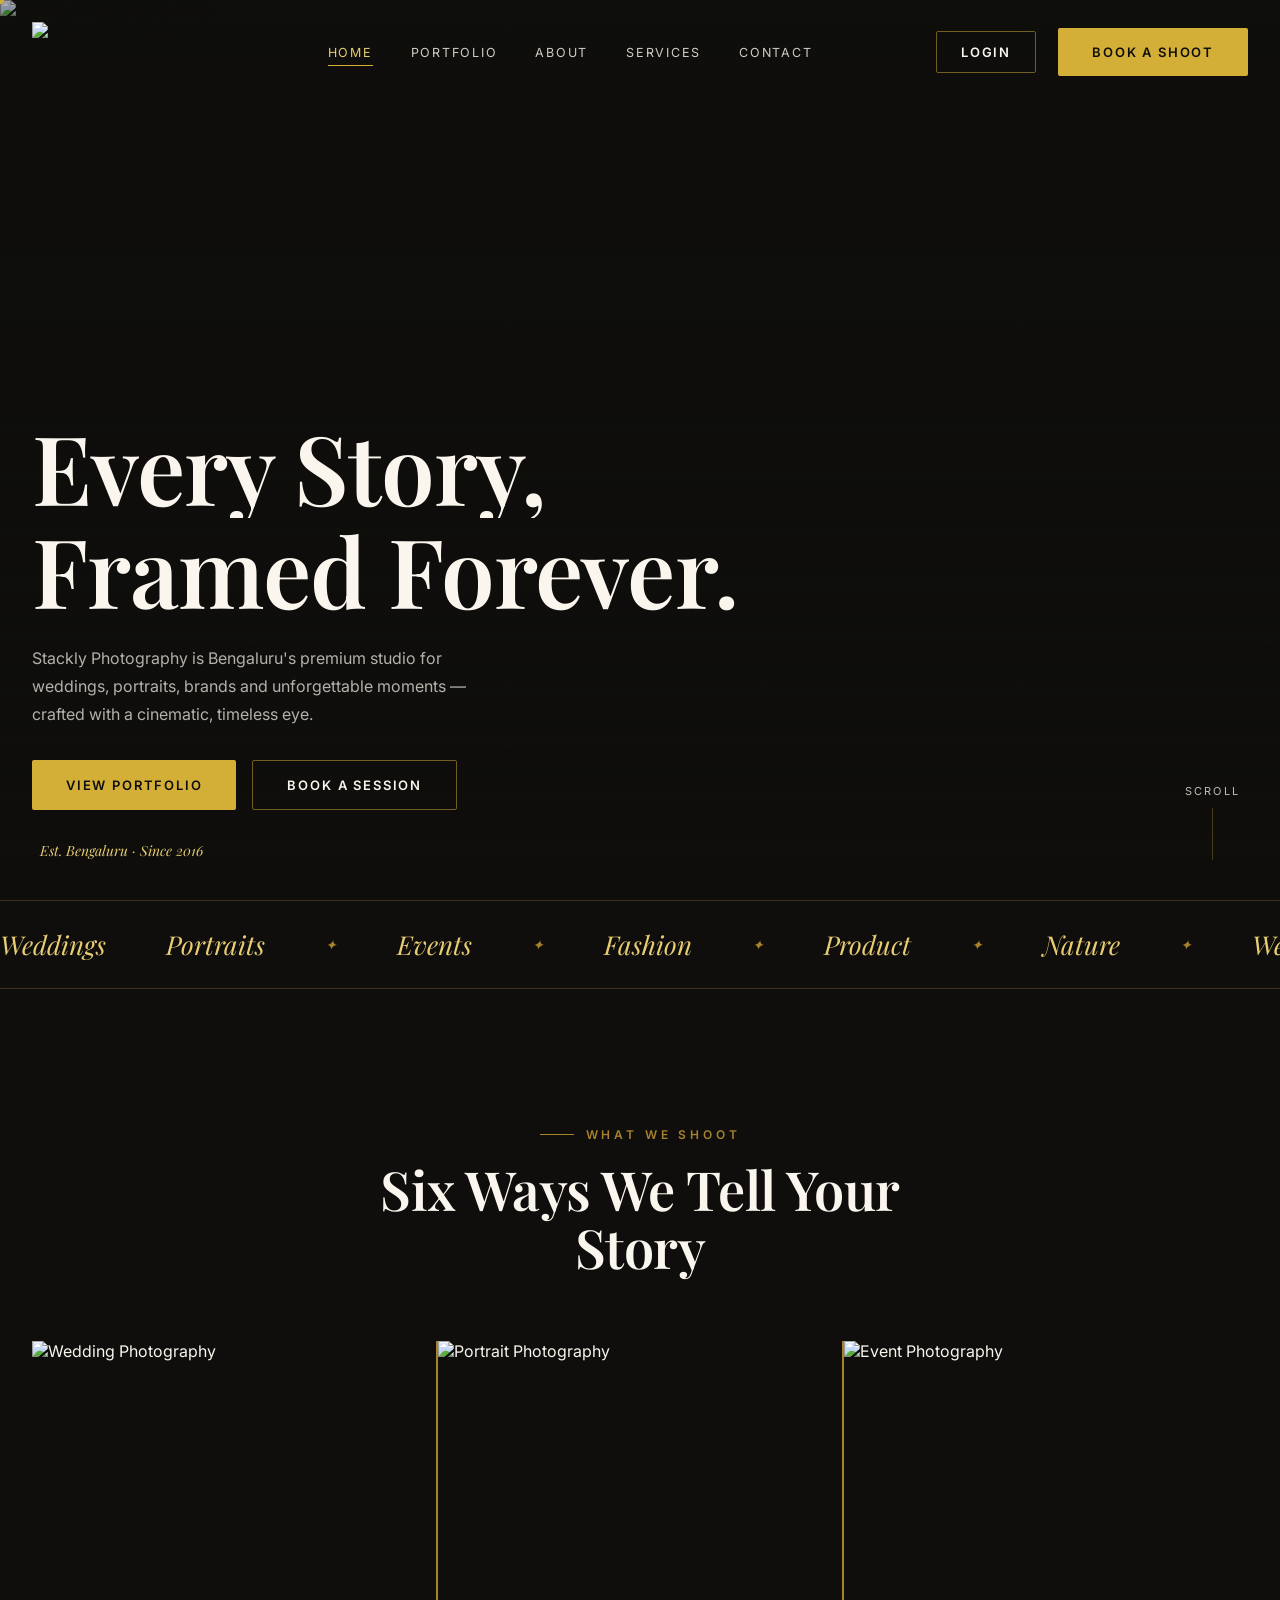
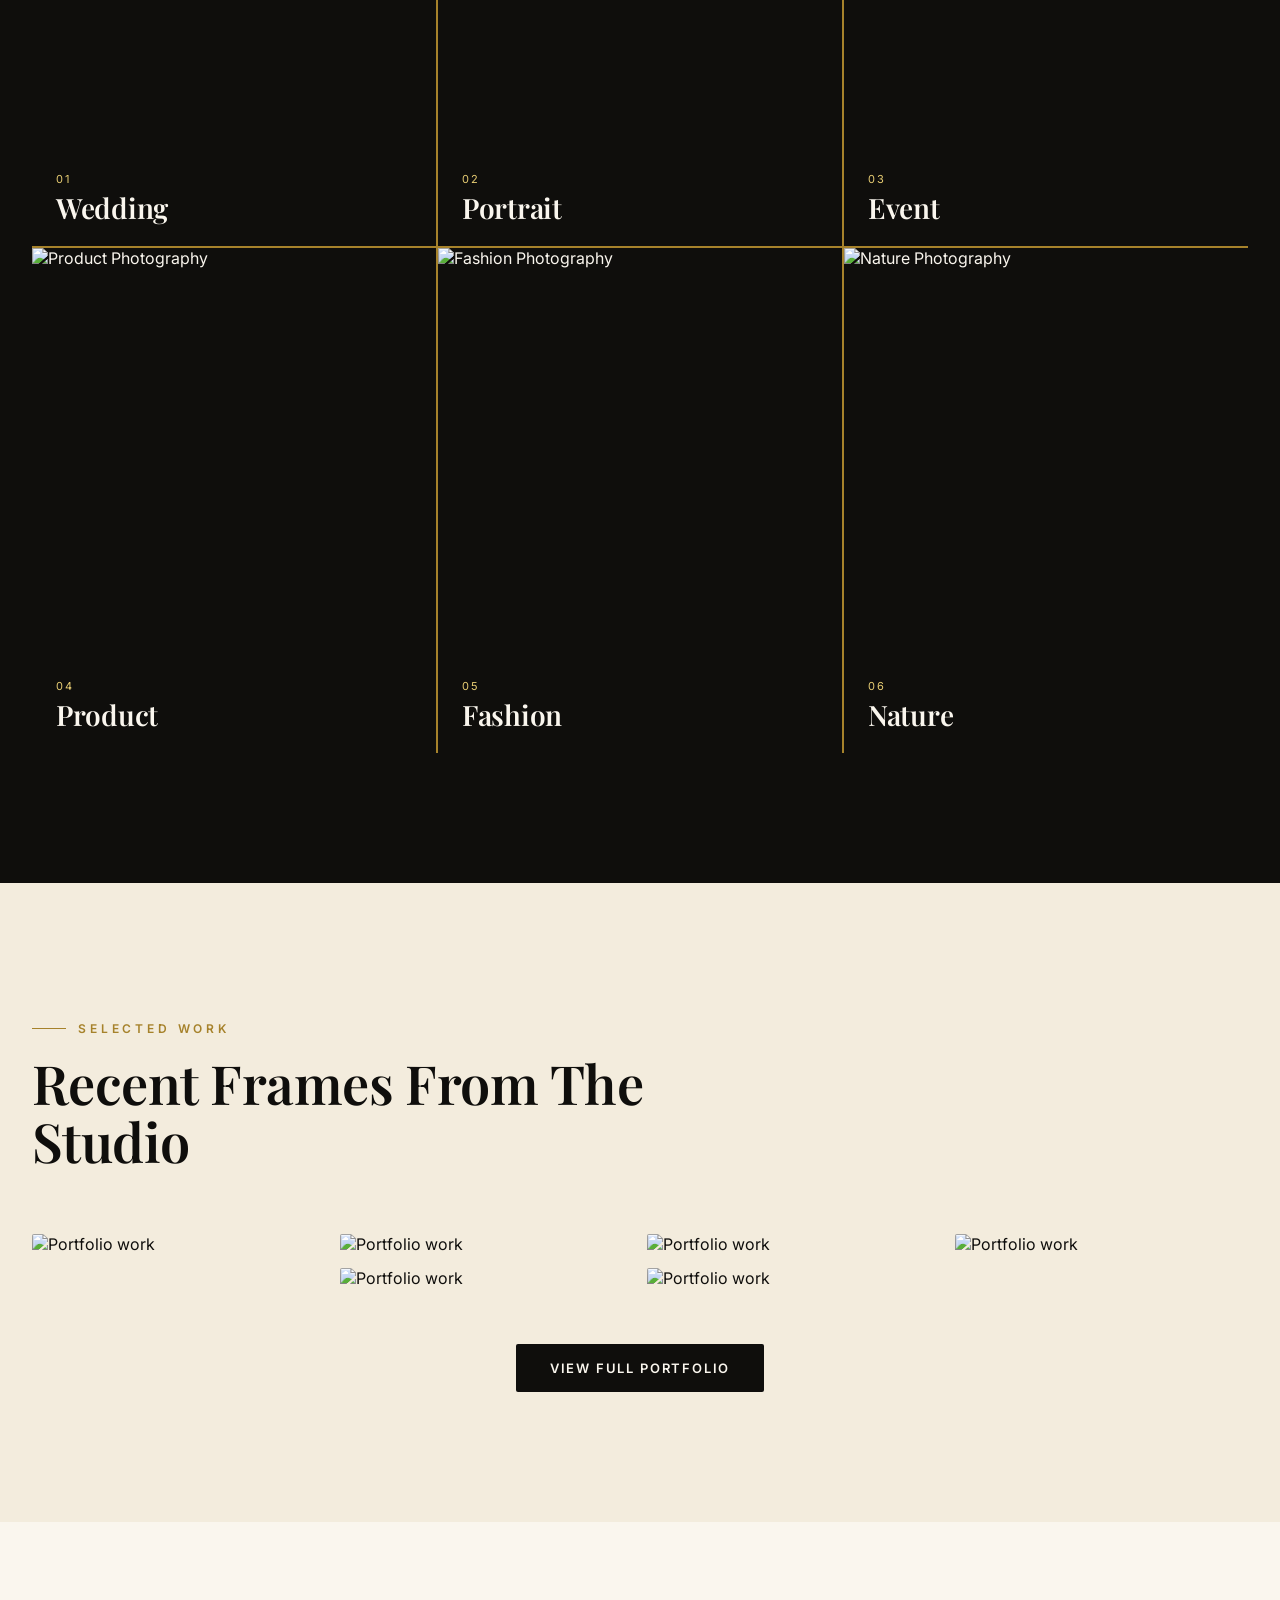
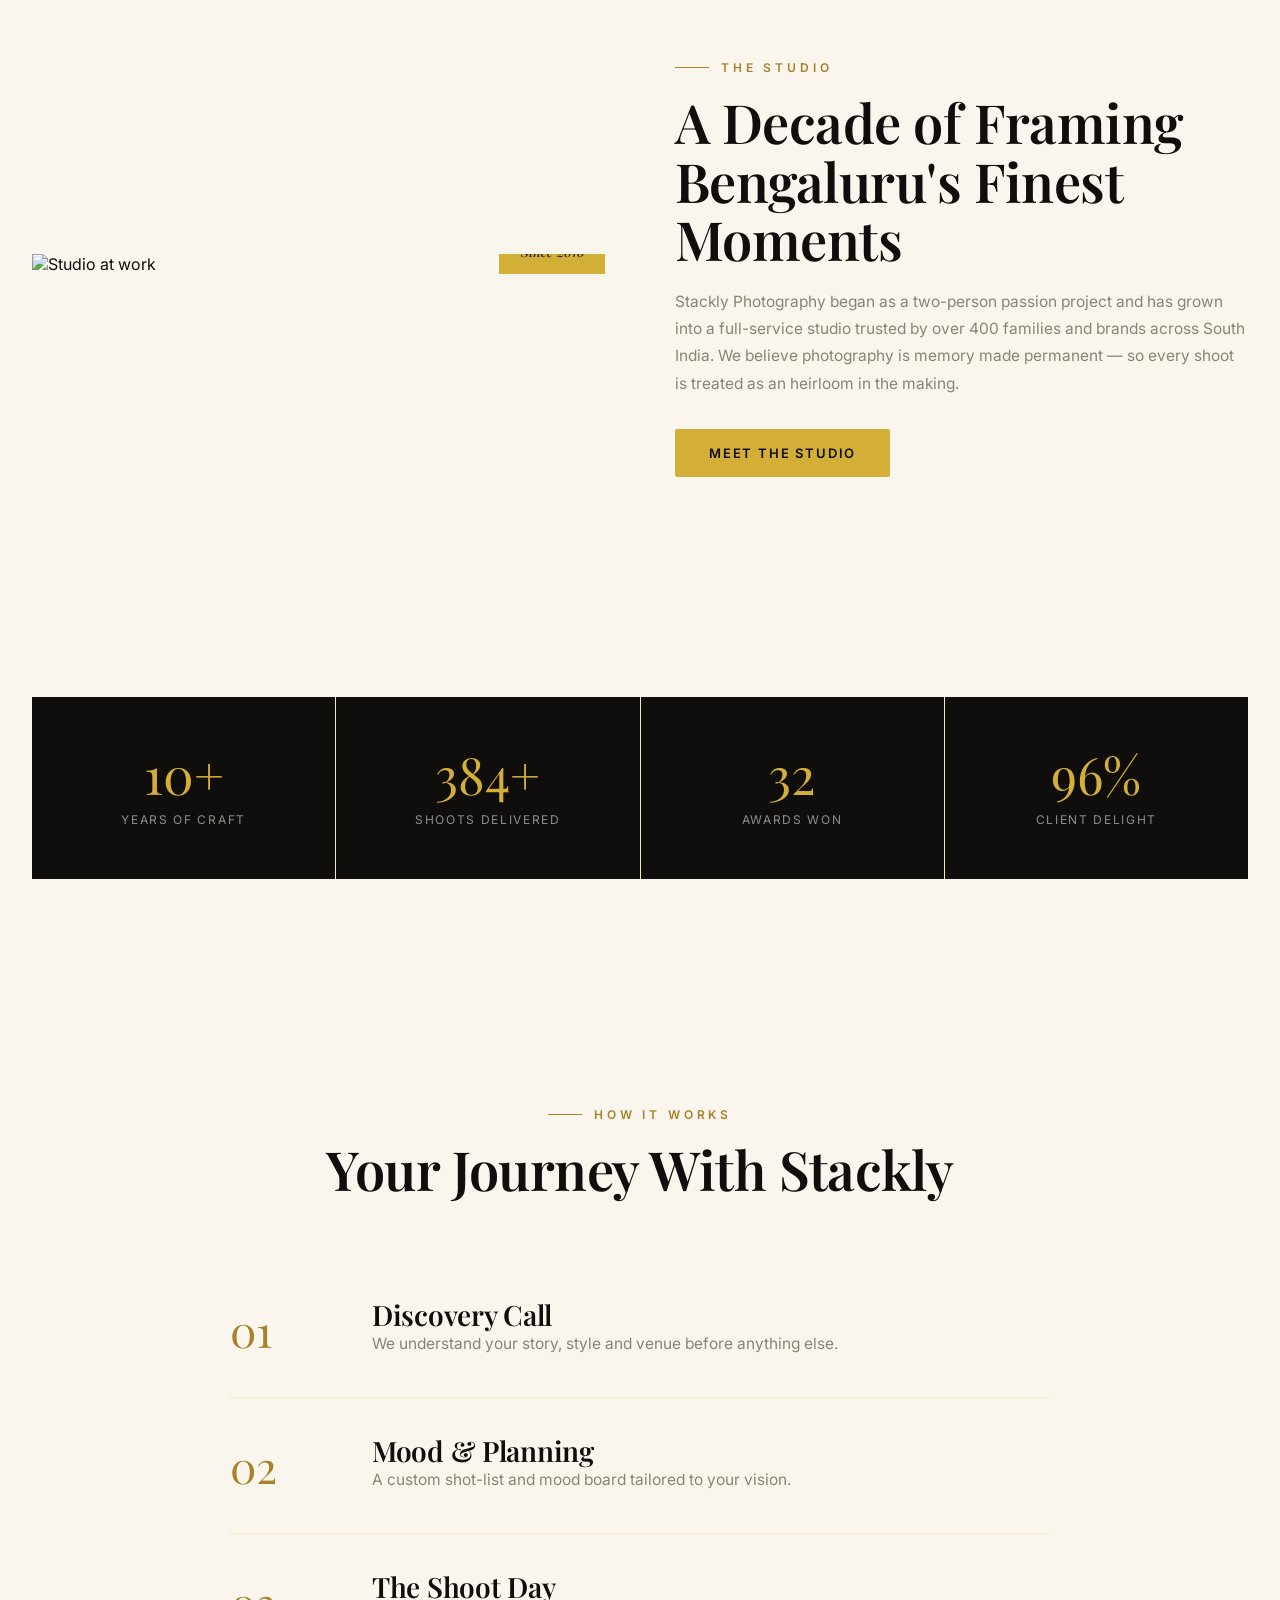
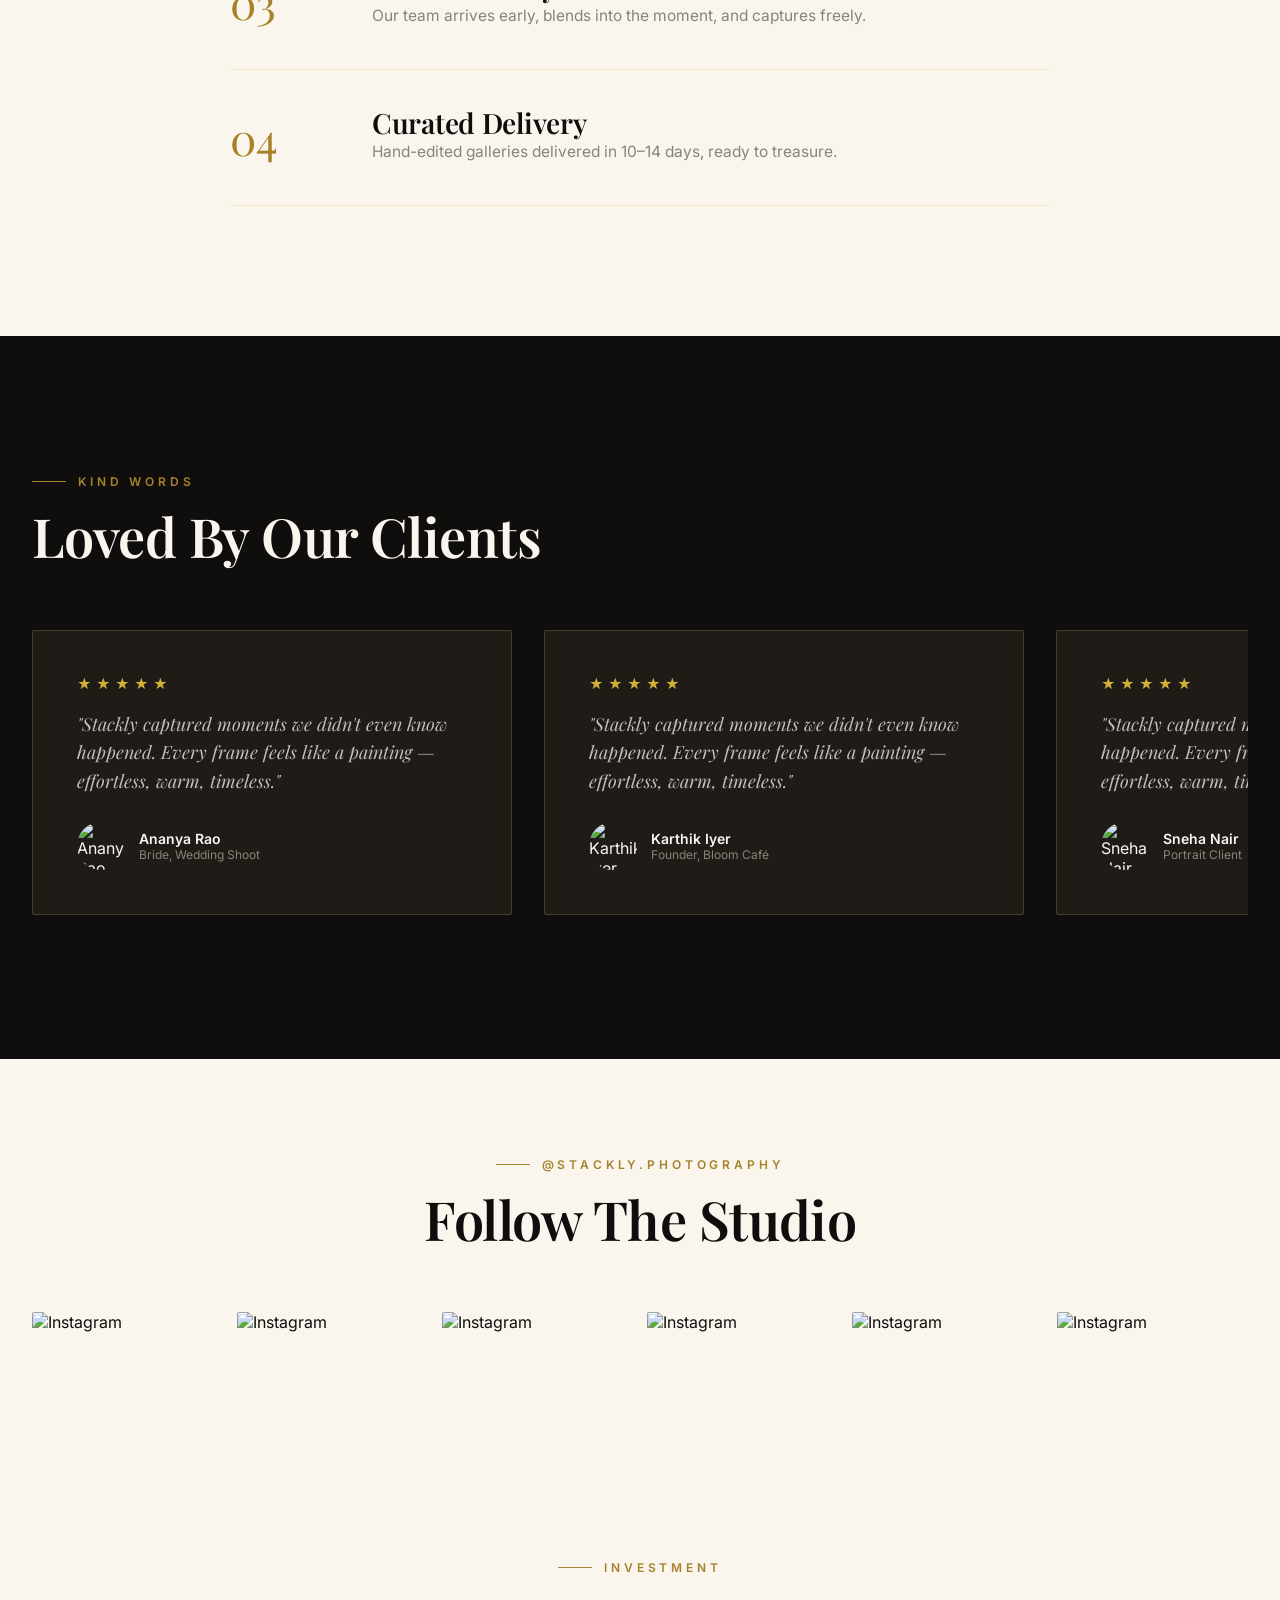
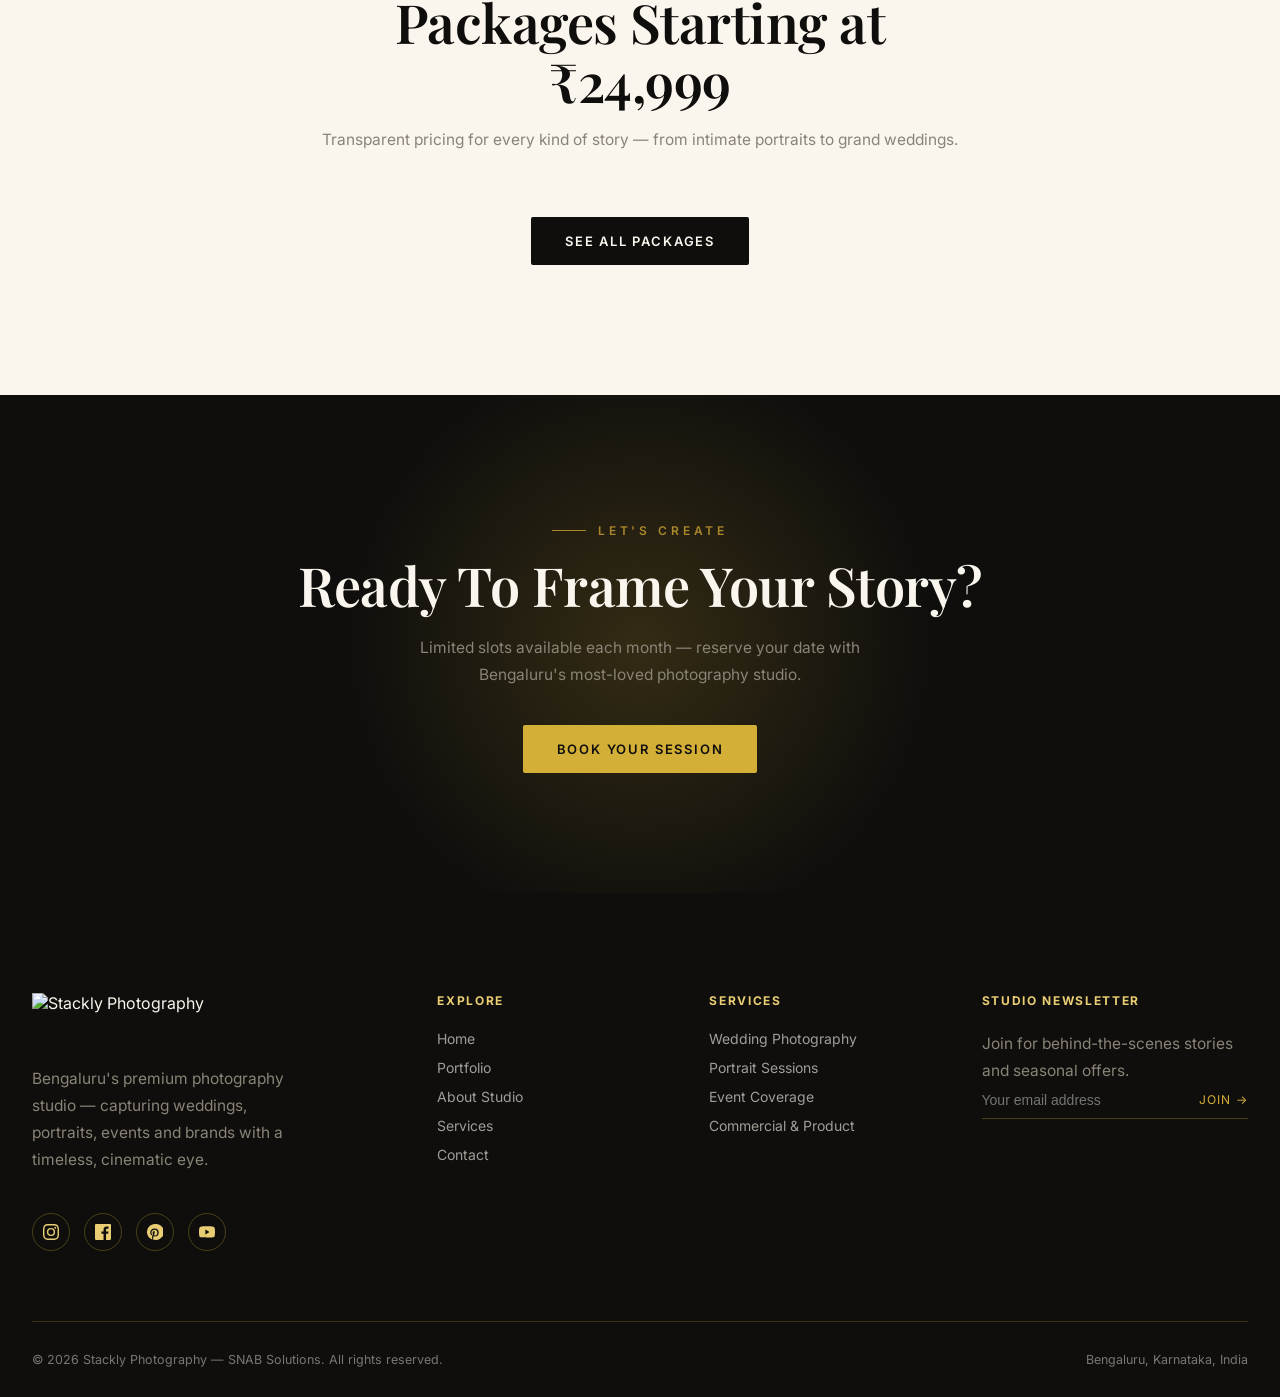
==== index.html @ e8e8ccaf "initial commit" ====
<!DOCTYPE html>
<html lang="en">
<head>
<meta charset="UTF-8">
<meta name="viewport" content="width=device-width, initial-scale=1.0">
<title>Premium Photography Studio in Bengaluru | Stackly Photography</title>
<meta name="description" content="Stackly Photography — premium wedding, portrait, event and commercial photography studio in Bengaluru.">
<link rel="icon" href="https://wsrv.nl/?url=https://snabsolutions.in/wp-content/uploads/2026/02/stackly-snab-solutions.png&w=280&output=webp&q=85&fit=cover&tint=D4AF37">
<link rel="stylesheet" href="assets/style.css">
</head>
<body>

<div class="preloader"><div class="preloader-logo"><span>STACKLY PHOTOGRAPHY</span><div class="pre-bar"></div></div></div>
<div class="cursor-dot"></div>
<nav class="nav">
  <div class="container">
    <a href="index.html" class="nav-logo"><img src="https://wsrv.nl/?url=https://snabsolutions.in/wp-content/uploads/2026/02/stackly-snab-solutions.png&w=280&output=webp&q=85&fit=cover&tint=D4AF37" alt="Stackly Photography"></a>
    <div class="nav-links"><a href="index.html" class="active">Home</a>
<a href="portfolio.html" class="">Portfolio</a>
<a href="about.html" class="">About</a>
<a href="services.html" class="">Services</a>
<a href="contact.html" class="">Contact</a>
</div>
    <div class="nav-cta">
      <a href="contact.html" class="btn btn-outline" style="display:none"><span>Book Now</span></a>
      <a href="login.html" class="btn btn-outline nav-signin"><span>Login</span></a>
      <a href="contact.html" class="btn btn-gold"><span>Book a Shoot</span></a>
    </div>
    <button class="burger" aria-label="menu"><span></span><span></span><span></span></button>
  </div>
</nav>
<div class="mobile-menu"><button class="mobile-menu-close" aria-label="Close menu"></button>
<a href="index.html">Home</a>
<a href="portfolio.html">Portfolio</a>
<a href="about.html">About</a>
<a href="services.html">Services</a>
<a href="contact.html">Contact</a>
<a href="login.html">Login</a>
<div class="mobile-menu-ctas">
<a href="login.html" class="btn btn-outline"><span>Login</span></a>
<a href="contact.html" class="btn btn-gold"><span>Book a Shoot</span></a>
</div>
</div>

<!-- 1. HERO -->
<section class="hero">
  <div class="hero-media"><img src="https://wsrv.nl/?url=https://picsum.photos/seed/stackly-hero-main/1920/1280&output=webp&q=72&w=1920&h=1280&fit=cover" alt="Stackly Photography Hero"></div>
  <span class="hero-marker">Est. Bengaluru · Since 2016</span>
  <div class="hero-content">
    <div class="container">
      <h1 class="hero-title">
        <span class="line"><span>Every Story,</span></span>
        <span class="line"><span>Framed Forever.</span></span>
      </h1>
      <p class="hero-sub">Stackly Photography is Bengaluru's premium studio for weddings, portraits, brands and unforgettable moments — crafted with a cinematic, timeless eye.</p>
      <div class="hero-actions">
        <a href="portfolio.html" class="btn btn-gold"><span>View Portfolio</span></a>
        <a href="contact.html" class="btn btn-outline"><span>Book a Session</span></a>
      </div>
    </div>
  </div>
  <div class="hero-scroll"><span>Scroll</span><div class="line-anim"></div></div>
</section>

<!-- 2. MARQUEE -->
<div class="marquee-strip">
  <div class="marquee-track">
    <span>Weddings <span>Portraits</span> <span>Events</span> <span>Fashion</span> <span>Product</span> <span>Nature</span> <span>Weddings</span> <span>Portraits</span> <span>Events</span> <span>Fashion</span> <span>Product</span> <span>Nature</span></span>
  </div>
</div>

<!-- 3. CATEGORIES -->
<section class="section dark">
  <div class="container">
    <div class="section-head center reveal">
      <div class="eyebrow" style="justify-content:center;margin:0 auto 18px">What We Shoot</div>
      <h2>Six Ways We Tell Your Story</h2>
    </div>
  </div>
  <div class="container">
    <div class="cat-grid stagger">
        <a href="portfolio.html" class="cat-card reveal-scale" style="--i:0">
          <img src="https://wsrv.nl/?url=https://picsum.photos/seed/stackly-cat-wedding/640/800&output=webp&q=76&w=640&h=800&fit=cover" alt="Wedding Photography">
          <div class="cat-info"><span class="num">01</span><h3>Wedding</h3></div>
        </a>
        <a href="portfolio.html" class="cat-card reveal-scale" style="--i:1">
          <img src="https://wsrv.nl/?url=https://picsum.photos/seed/stackly-cat-portrait/640/800&output=webp&q=76&w=640&h=800&fit=cover" alt="Portrait Photography">
          <div class="cat-info"><span class="num">02</span><h3>Portrait</h3></div>
        </a>
        <a href="portfolio.html" class="cat-card reveal-scale" style="--i:2">
          <img src="https://wsrv.nl/?url=https://picsum.photos/seed/stackly-cat-event/640/800&output=webp&q=76&w=640&h=800&fit=cover" alt="Event Photography">
          <div class="cat-info"><span class="num">03</span><h3>Event</h3></div>
        </a>
        <a href="portfolio.html" class="cat-card reveal-scale" style="--i:3">
          <img src="https://wsrv.nl/?url=https://picsum.photos/seed/stackly-cat-product/640/800&output=webp&q=76&w=640&h=800&fit=cover" alt="Product Photography">
          <div class="cat-info"><span class="num">04</span><h3>Product</h3></div>
        </a>
        <a href="portfolio.html" class="cat-card reveal-scale" style="--i:4">
          <img src="https://wsrv.nl/?url=https://picsum.photos/seed/stackly-cat-fashion/640/800&output=webp&q=76&w=640&h=800&fit=cover" alt="Fashion Photography">
          <div class="cat-info"><span class="num">05</span><h3>Fashion</h3></div>
        </a>
        <a href="portfolio.html" class="cat-card reveal-scale" style="--i:5">
          <img src="https://wsrv.nl/?url=https://picsum.photos/seed/stackly-cat-nature/640/800&output=webp&q=76&w=640&h=800&fit=cover" alt="Nature Photography">
          <div class="cat-info"><span class="num">06</span><h3>Nature</h3></div>
        </a></div>
  </div>
</section>

<!-- 4. PORTFOLIO PREVIEW -->
<section class="section cream">
  <div class="container">
    <div class="section-head reveal">
      <div class="eyebrow">Selected Work</div>
      <h2>Recent Frames From The Studio</h2>
    </div>
    <div class="gallery-grid stagger">
        <div class="g-item reveal-scale g-tall" style="--i:0">
          <img src="https://wsrv.nl/?url=https://picsum.photos/seed/idx-g1/700/900&output=webp&q=76&w=700&h=900&fit=cover" alt="Portfolio work">
          <div class="g-overlay"><span class="tag">Featured</span><h4>Signature Frame</h4></div>
        </div>
        <div class="g-item reveal-scale" style="--i:1">
          <img src="https://wsrv.nl/?url=https://picsum.photos/seed/idx-g2/700/560&output=webp&q=76&w=700&h=560&fit=cover" alt="Portfolio work">
          <div class="g-overlay"><span class="tag">Featured</span><h4>Signature Frame</h4></div>
        </div>
        <div class="g-item reveal-scale" style="--i:2">
          <img src="https://wsrv.nl/?url=https://picsum.photos/seed/idx-g3/700/560&output=webp&q=76&w=700&h=560&fit=cover" alt="Portfolio work">
          <div class="g-overlay"><span class="tag">Featured</span><h4>Signature Frame</h4></div>
        </div>
        <div class="g-item reveal-scale g-tall" style="--i:3">
          <img src="https://wsrv.nl/?url=https://picsum.photos/seed/idx-g4/700/900&output=webp&q=76&w=700&h=900&fit=cover" alt="Portfolio work">
          <div class="g-overlay"><span class="tag">Featured</span><h4>Signature Frame</h4></div>
        </div>
        <div class="g-item reveal-scale" style="--i:4">
          <img src="https://wsrv.nl/?url=https://picsum.photos/seed/idx-g5/700/560&output=webp&q=76&w=700&h=560&fit=cover" alt="Portfolio work">
          <div class="g-overlay"><span class="tag">Featured</span><h4>Signature Frame</h4></div>
        </div>
        <div class="g-item reveal-scale" style="--i:5">
          <img src="https://wsrv.nl/?url=https://picsum.photos/seed/idx-g6/700/560&output=webp&q=76&w=700&h=560&fit=cover" alt="Portfolio work">
          <div class="g-overlay"><span class="tag">Featured</span><h4>Signature Frame</h4></div>
        </div></div>
    <div class="text-center mt-40 reveal" style="margin-top:56px;">
      <a href="portfolio.html" class="btn btn-ink"><span>View Full Portfolio</span></a>
    </div>
  </div>
</section>

<!-- 5. ABOUT TEASER -->
<section class="section">
  <div class="container">
    <div class="split">
      <div class="split-img reveal-left"><img src="https://wsrv.nl/?url=https://picsum.photos/seed/idx-about/900/1100&output=webp&q=76&w=900&h=1100&fit=cover" alt="Studio at work"><span class="frame-tag">Since 2016</span></div>
      <div class="reveal-right">
        <div class="eyebrow">The Studio</div>
        <h2>A Decade of Framing Bengaluru's Finest Moments</h2>
        <p style="margin-top:20px;">Stackly Photography began as a two-person passion project and has grown into a full-service studio trusted by over 400 families and brands across South India. We believe photography is memory made permanent — so every shoot is treated as an heirloom in the making.</p>
        <a href="about.html" class="btn btn-gold mt-40" style="margin-top:32px;"><span>Meet The Studio</span></a>
      </div>
    </div>
  </div>
</section>

<!-- 6. STATS -->
<section class="section-tight dark">
  <div class="container">
    <div class="stats-strip">
      <div class="stat-box reveal"><div class="stat-num" data-count="10" data-suffix="+">0</div><div class="stat-label">Years of Craft</div></div>
      <div class="stat-box reveal"><div class="stat-num" data-count="480" data-suffix="+">0</div><div class="stat-label">Shoots Delivered</div></div>
      <div class="stat-box reveal"><div class="stat-num" data-count="32" data-suffix="">0</div><div class="stat-label">Awards Won</div></div>
      <div class="stat-box reveal"><div class="stat-num" data-count="99" data-suffix="%">0</div><div class="stat-label">Client Delight</div></div>
    </div>
  </div>
</section>

<!-- 7. PROCESS -->
<section class="section">
  <div class="container">
    <div class="section-head center reveal">
      <div class="eyebrow" style="justify-content:center;margin:0 auto 18px">How It Works</div>
      <h2>Your Journey With Stackly</h2>
    </div>
    <div class="process-list" style="max-width:820px;margin:0 auto;">
      <div class="process-item reveal"><div class="process-num"></div><div><h3>Discovery Call</h3><p>We understand your story, style and venue before anything else.</p></div></div>
      <div class="process-item reveal"><div class="process-num"></div><div><h3>Mood &amp; Planning</h3><p>A custom shot-list and mood board tailored to your vision.</p></div></div>
      <div class="process-item reveal"><div class="process-num"></div><div><h3>The Shoot Day</h3><p>Our team arrives early, blends into the moment, and captures freely.</p></div></div>
      <div class="process-item reveal"><div class="process-num"></div><div><h3>Curated Delivery</h3><p>Hand-edited galleries delivered in 10–14 days, ready to treasure.</p></div></div>
    </div>
  </div>
</section>

<!-- 8. TESTIMONIALS -->
<section class="section dark">
  <div class="container">
    <div class="section-head reveal">
      <div class="eyebrow">Kind Words</div>
      <h2>Loved By Our Clients</h2>
    </div>
    <div class="testi-track">
        <div class="testi-card reveal">
          <div class="testi-stars">★★★★★</div>
          <p>"Stackly captured moments we didn't even know happened. Every frame feels like a painting — effortless, warm, timeless."</p>
          <div class="testi-person"><img src="https://wsrv.nl/?url=https://picsum.photos/seed/t1/100/100&output=webp&q=76&w=100&h=100&fit=cover" alt="Ananya Rao"><div><div class="name">Ananya Rao</div><div class="role">Bride, Wedding Shoot</div></div></div>
        </div>
        <div class="testi-card reveal">
          <div class="testi-stars">★★★★★</div>
          <p>"Stackly captured moments we didn't even know happened. Every frame feels like a painting — effortless, warm, timeless."</p>
          <div class="testi-person"><img src="https://wsrv.nl/?url=https://picsum.photos/seed/t2/100/100&output=webp&q=76&w=100&h=100&fit=cover" alt="Karthik Iyer"><div><div class="name">Karthik Iyer</div><div class="role">Founder, Bloom Café</div></div></div>
        </div>
        <div class="testi-card reveal">
          <div class="testi-stars">★★★★★</div>
          <p>"Stackly captured moments we didn't even know happened. Every frame feels like a painting — effortless, warm, timeless."</p>
          <div class="testi-person"><img src="https://wsrv.nl/?url=https://picsum.photos/seed/t3/100/100&output=webp&q=76&w=100&h=100&fit=cover" alt="Sneha Nair"><div><div class="name">Sneha Nair</div><div class="role">Portrait Client</div></div></div>
        </div></div>
  </div>
</section>

<!-- 9. INSTAGRAM STRIP -->
<section class="section-tight cream">
  <div class="container">
    <div class="section-head center reveal">
      <div class="eyebrow" style="justify-content:center;margin:0 auto 18px">@stackly.photography</div>
      <h2>Follow The Studio</h2>
    </div>
    <div class="gallery-grid insta-grid">
      <div class="g-item reveal-scale" style="--i:0"><img src="https://wsrv.nl/?url=https://picsum.photos/seed/insta0/300/300&output=webp&q=76&w=300&h=300&fit=cover" alt="Instagram"></div><div class="g-item reveal-scale" style="--i:1"><img src="https://wsrv.nl/?url=https://picsum.photos/seed/insta1/300/300&output=webp&q=76&w=300&h=300&fit=cover" alt="Instagram"></div><div class="g-item reveal-scale" style="--i:2"><img src="https://wsrv.nl/?url=https://picsum.photos/seed/insta2/300/300&output=webp&q=76&w=300&h=300&fit=cover" alt="Instagram"></div><div class="g-item reveal-scale" style="--i:3"><img src="https://wsrv.nl/?url=https://picsum.photos/seed/insta3/300/300&output=webp&q=76&w=300&h=300&fit=cover" alt="Instagram"></div><div class="g-item reveal-scale" style="--i:4"><img src="https://wsrv.nl/?url=https://picsum.photos/seed/insta4/300/300&output=webp&q=76&w=300&h=300&fit=cover" alt="Instagram"></div><div class="g-item reveal-scale" style="--i:5"><img src="https://wsrv.nl/?url=https://picsum.photos/seed/insta5/300/300&output=webp&q=76&w=300&h=300&fit=cover" alt="Instagram"></div>
    </div>
  </div>
</section>

<!-- 10. PRICING TEASER -->
<section class="section">
  <div class="container">
    <div class="section-head center reveal">
      <div class="eyebrow" style="justify-content:center;margin:0 auto 18px">Investment</div>
      <h2>Packages Starting at ₹24,999</h2>
      <p style="margin:16px auto 0;text-align:center;">Transparent pricing for every kind of story — from intimate portraits to grand weddings.</p>
    </div>
    <div class="text-center reveal"><a href="services.html" class="btn btn-ink"><span>See All Packages</span></a></div>
  </div>
</section>

<!-- 11. CTA BANNER -->
<section class="cta-banner">
  <div class="glow"></div>
  <div class="container">
    <div class="eyebrow" style="justify-content:center;margin:0 auto 18px">Let's Create</div>
    <h2>Ready To Frame Your Story?</h2>
    <p>Limited slots available each month — reserve your date with Bengaluru's most-loved photography studio.</p>
    <a href="contact.html" class="btn btn-gold"><span>Book Your Session</span></a>
  </div>
</section>

<footer class="footer">
  <div class="container">
    <div class="footer-grid">
      <div>
        <img src="https://wsrv.nl/?url=https://snabsolutions.in/wp-content/uploads/2026/02/stackly-snab-solutions.png&w=280&output=webp&q=85&fit=cover&tint=D4AF37" alt="Stackly Photography" class="footer-logo" style="height:50px;margin-bottom:22px;">
        <p style="max-width:280px;">Bengaluru's premium photography studio — capturing weddings, portraits, events and brands with a timeless, cinematic eye.</p>
        <div class="social-row mt-40">
          <a href="#" aria-label="Instagram"><svg viewBox="0 0 24 24"><path d="M12 2.163c3.204 0 3.584.012 4.85.07 3.252.148 4.771 1.691 4.919 4.919.058 1.265.069 1.645.069 4.849 0 3.205-.012 3.584-.069 4.849-.149 3.225-1.664 4.771-4.919 4.919-1.266.058-1.644.07-4.85.07-3.204 0-3.584-.012-4.849-.07-3.26-.149-4.771-1.699-4.919-4.92-.058-1.265-.07-1.644-.07-4.849 0-3.204.013-3.583.07-4.849.149-3.227 1.664-4.771 4.919-4.919 1.266-.057 1.645-.069 4.849-.069zM12 0C8.741 0 8.333.014 7.053.072c-4.358.2-6.78 2.618-6.98 6.98C.014 8.333 0 8.741 0 12c0 3.259.014 3.668.072 4.948.2 4.358 2.618 6.78 6.98 6.98C8.333 23.986 8.741 24 12 24c3.259 0 3.668-.014 4.948-.072 4.354-.2 6.782-2.618 6.98-6.98.059-1.28.073-1.689.073-4.948 0-3.259-.014-3.667-.072-4.947-.198-4.354-2.617-6.78-6.979-6.98C15.667.014 15.259 0 12 0zm0 5.838a6.162 6.162 0 100 12.324 6.162 6.162 0 000-12.324zM12 16a4 4 0 110-8 4 4 0 010 8zm6.406-11.845a1.44 1.44 0 100 2.881 1.44 1.44 0 000-2.881z"/></svg></a><a href="#" aria-label="Facebook"><svg viewBox="0 0 24 24"><path d="M22.675 0h-21.35C.593 0 0 .593 0 1.325v21.351C0 23.407.593 24 1.325 24h11.495v-9.294H9.692v-3.622h3.128V8.413c0-3.1 1.893-4.788 4.659-4.788 1.325 0 2.463.099 2.795.143v3.24l-1.918.001c-1.504 0-1.795.715-1.795 1.763v2.313h3.587l-.467 3.622h-3.12V24h6.114c.73 0 1.324-.593 1.324-1.324V1.325C24 .593 23.407 0 22.675 0z"/></svg></a><a href="#" aria-label="Pinterest"><svg viewBox="0 0 24 24"><path d="M12 0a12 12 0 00-4.373 23.178c-.035-.943-.062-2.392.013-3.42.067-.925 1.196-5.09 1.196-5.09s-.305-.61-.305-1.51c0-1.415.82-2.472 1.84-2.472.868 0 1.287.652 1.287 1.434 0 .873-.556 2.18-.842 3.39-.24 1.014.508 1.842 1.508 1.842 1.81 0 3.203-1.909 3.203-4.663 0-2.439-1.752-4.144-4.253-4.144-2.897 0-4.598 2.173-4.598 4.42 0 .875.337 1.814.757 2.325a.305.305 0 01.07.292c-.077.32-.247.999-.28 1.139-.044.183-.145.222-.334.134-1.25-.582-2.031-2.412-2.031-3.882 0-3.162 2.298-6.067 6.626-6.067 3.48 0 6.183 2.479 6.183 5.793 0 3.455-2.178 6.234-5.199 6.234-1.016 0-1.971-.528-2.297-1.151l-.625 2.383c-.226.872-.837 1.964-1.246 2.63A12 12 0 1012 0z"/></svg></a><a href="#" aria-label="YouTube"><svg viewBox="0 0 24 24"><path d="M23.498 6.186a3.016 3.016 0 00-2.122-2.136C19.505 3.545 12 3.545 12 3.545s-7.505 0-9.377.505A3.017 3.017 0 00.502 6.186C0 8.07 0 12 0 12s0 3.93.502 5.814a3.016 3.016 0 002.122 2.136c1.871.505 9.376.505 9.376.505s7.505 0 9.377-.505a3.015 3.015 0 002.122-2.136C24 15.93 24 12 24 12s0-3.93-.502-5.814zM9.545 15.568V8.432L15.818 12l-6.273 3.568z"/></svg></a>
        </div>
      </div>
      <div>
        <h5>Explore</h5>
        <a href="index.html">Home</a>
        <a href="portfolio.html">Portfolio</a>
        <a href="about.html">About Studio</a>
        <a href="services.html">Services</a>
        <a href="contact.html">Contact</a>
      </div>
      <div>
        <h5>Services</h5>
        <a href="services.html">Wedding Photography</a>
        <a href="services.html">Portrait Sessions</a>
        <a href="services.html">Event Coverage</a>
        <a href="services.html">Commercial &amp; Product</a>
      </div>
      <div>
        <h5>Studio Newsletter</h5>
        <p>Join for behind-the-scenes stories and seasonal offers.</p>
        <div class="newsletter-row">
          <input type="email" placeholder="Your email address">
          <button>Join →</button>
        </div>
      </div>
    </div>
    <div class="footer-bottom">
      <span>© 2026 Stackly Photography — SNAB Solutions. All rights reserved.</span>
      <span>Bengaluru, Karnataka, India</span>
    </div>
  </div>
</footer>

<script src="assets/script.js"></script>
</body>
</html>
---- assets/style.css ----
/* ================= Stackly Photography — Design System ================= */
@import url('https://fonts.googleapis.com/css2?family=Playfair+Display:ital,wght@0,400;0,500;0,600;0,700;0,800;1,400&family=Inter:wght@300;400;500;600;700&display=swap');

:root{
  --gold:#D4AF37;
  --gold-light:#E8CD73;
  --gold-dark:#A6822B;
  --ink:#0F0E0C;
  --charcoal:#171512;
  --charcoal-2:#1F1C18;
  --ivory:#FAF6EE;
  --cream:#F3ECDD;
  --stone:#8A8377;
  --white:#FFFFFF;
  --line:rgba(212,175,55,.22);
  --shadow-gold: 0 20px 60px -20px rgba(212,175,55,.35);
  --shadow-dark: 0 30px 80px -30px rgba(0,0,0,.55);
  --ff-serif:'Playfair Display', serif;
  --ff-sans:'Inter', sans-serif;
  --ease: cubic-bezier(.16,.84,.44,1);
  --ease-soft: cubic-bezier(.22,.61,.36,1);
}

*,*::before,*::after{box-sizing:border-box; margin:0; padding:0;}
html{scroll-behavior:smooth;}
body{
  font-family:var(--ff-sans);
  background:var(--ivory);
  color:var(--ink);
  overflow-x:hidden;
  -webkit-font-smoothing:antialiased;
}
img{max-width:100%; display:block;}
a{color:inherit; text-decoration:none;}
ul{list-style:none;}
button{font-family:inherit; cursor:pointer; border:none; background:none;}
.container{width:100%; max-width:1280px; margin:0 auto; padding:0 32px;}
::selection{background:var(--gold); color:var(--ink);}

/* scrollbar */
::-webkit-scrollbar{width:9px;}
::-webkit-scrollbar-track{background:var(--ink);}
::-webkit-scrollbar-thumb{background:var(--gold-dark); border-radius:10px;}

/* ============ Typography ============ */
.eyebrow{
  font-family:var(--ff-sans); font-size:12px; letter-spacing:.32em; text-transform:uppercase;
  color:var(--gold-dark); font-weight:600; display:inline-flex; align-items:center; gap:12px; margin-bottom:18px;
}
.eyebrow::before{content:''; width:34px; height:1px; background:var(--gold-dark);}
h1,h2,h3,h4{font-family:var(--ff-serif); font-weight:600; line-height:1.08; letter-spacing:-.01em;}
h2{font-size:clamp(32px,4.4vw,54px);}
h3{font-size:clamp(21px,2.2vw,28px);}
p{color:var(--stone); line-height:1.75; font-size:15.5px;}
.section-head{max-width:640px; margin-bottom:64px;}
.section-head.center{margin-left:auto; margin-right:auto; text-align:center;}
.dark p{color:rgba(250,246,238,.62);}
.dark h2,.dark h3{color:var(--ivory);}

/* ============ Buttons ============ */
.btn{
  position:relative; display:inline-flex; align-items:center; gap:10px;
  padding:16px 34px; font-size:13px; letter-spacing:.14em; text-transform:uppercase; font-weight:600;
  border-radius:2px; overflow:hidden; transition:transform .5s var(--ease), box-shadow .5s var(--ease);
}
.btn-gold{background:var(--gold); color:var(--ink);}
.btn-gold::after{content:''; position:absolute; inset:0; background:var(--ink); transform:translateY(101%); transition:transform .45s var(--ease);}
.btn-gold span{position:relative; z-index:2; transition:color .45s var(--ease);}
.btn-gold:hover::after{transform:translateY(0);}
.btn-gold:hover span{color:var(--gold);}
.btn-outline{border:1px solid rgba(212,175,55,.5); color:var(--ivory);}
.btn-outline:hover{background:var(--gold); color:var(--ink); border-color:var(--gold);}
.btn-ink{background:var(--ink); color:var(--ivory);}
.btn-ink:hover{background:var(--gold); color:var(--ink);}

/* ============ Nav ============ */
.nav{
  position:fixed; top:0; left:0; width:100%; z-index:999;
  padding:22px 0; transition:background .5s var(--ease), padding .4s var(--ease), box-shadow .4s var(--ease);
}
.nav.scrolled{background:rgba(15,14,12,.92); backdrop-filter:blur(14px); padding:13px 0; box-shadow:0 10px 40px rgba(0,0,0,.35);}
.nav .container{display:flex; align-items:center; justify-content:space-between;}
.nav-logo img{height:60px; width:auto;}
.nav-links{display:flex; gap:38px; align-items:center;}
.nav-links a{
  font-size:12.5px; letter-spacing:.14em; text-transform:uppercase; color:var(--ivory); opacity:.82;
  position:relative; padding:4px 0; transition:opacity .3s;
}
.nav-links a::after{content:''; position:absolute; left:0; bottom:-2px; width:0; height:1px; background:var(--gold); transition:width .4s var(--ease);}
.nav-links a:hover::after, .nav-links a.active::after{width:100%;}
.nav-links a:hover, .nav-links a.active{opacity:1; color:var(--gold-light);}
.nav-cta{display:flex; align-items:center; gap:22px;}
.burger{display:none; flex-direction:column; gap:6px; width:30px; z-index:1001;}
.burger span{height:1.5px; width:100%; background:var(--ivory); transition:all .4s var(--ease);}
.burger.active span:nth-child(1){transform:translateY(7.5px) rotate(45deg);}
.burger.active span:nth-child(2){opacity:0;}
.burger.active span:nth-child(3){transform:translateY(-7.5px) rotate(-45deg);}

/* Mobile menu overlay: nav links + nav-cta buttons + explicit close button all live here on mobile */
.mobile-menu{
  position:fixed; inset:0; background:var(--ink); z-index:1000;
  clip-path:circle(0% at 92% 4%); transition:clip-path .65s var(--ease);
  display:flex; flex-direction:column; align-items:center; justify-content:center; gap:26px;
  padding:40px 24px; overflow-y:auto;
}
.mobile-menu.open{clip-path:circle(150% at 92% 4%);}
.mobile-menu a{font-family:var(--ff-serif); font-size:30px; color:var(--ivory);}
.mobile-menu a:hover{color:var(--gold);}

/* Dedicated close (X) button, separate from the header burger, pinned inside the open overlay.
   position:fixed (not absolute) so it stays put even if menu content needs to scroll on short screens. */
.mobile-menu-close{
  position:fixed; top:26px; right:28px; width:42px; height:42px;
  border:1px solid rgba(212,175,55,.35); border-radius:50%;
  display:flex; align-items:center; justify-content:center;
  z-index:1002; transition:all .35s var(--ease);
  opacity:0; pointer-events:none;
}
.mobile-menu.open .mobile-menu-close{opacity:1; pointer-events:auto;}
.mobile-menu-close::before, .mobile-menu-close::after{
  content:''; position:absolute; width:15px; height:1.5px; background:var(--ivory);
}
.mobile-menu-close::before{transform:rotate(45deg);}
.mobile-menu-close::after{transform:rotate(-45deg);}
.mobile-menu-close:hover{background:var(--gold); border-color:var(--gold);}
.mobile-menu-close:hover::before, .mobile-menu-close:hover::after{background:var(--ink);}

/* Buttons (sign in, CTA, etc.) duplicated into the mobile menu — hidden on desktop */
.mobile-menu-ctas{
  display:none;
  flex-direction:column;
  align-items:center;
  gap:16px;
  margin-top:8px;
}
.mobile-menu-ctas .btn{width:100%; max-width:260px; justify-content:center;}

/* ============ Hero ============ */
.hero{
  position:relative; min-height:100svh; display:flex; align-items:flex-end;
  overflow:hidden; background:var(--ink);
}
.hero-media{position:absolute; inset:0; z-index:1;}
.hero-media img{width:100%; height:100%; object-fit:cover; transform:scale(1.15); animation:heroZoom 9s var(--ease) forwards;}
@keyframes heroZoom{to{transform:scale(1);}}
.hero-media::after{content:''; position:absolute; inset:0; background:linear-gradient(180deg, rgba(15,14,12,.35) 0%, rgba(15,14,12,.25) 45%, rgba(15,14,12,.92) 100%);}
.hero-content{position:relative; z-index:2; width:100%; padding:0 0 90px;}
.hero-content .container{display:flex; flex-direction:column; gap:22px;}
.hero-title{color:var(--ivory); font-size:clamp(42px,7.6vw,96px); overflow:hidden;}
.hero-title .line{display:block; overflow:hidden;}
.hero-title .line span{display:block; transform:translateY(110%); animation:lineUp 1.1s var(--ease) forwards;}
.hero-title .line:nth-child(2) span{animation-delay:.12s;}
@keyframes lineUp{to{transform:translateY(0);}}
.hero-sub{color:rgba(250,246,238,.7); max-width:480px; font-size:16px; animation:fadeUp 1s var(--ease) .5s both;}
.hero-actions{display:flex; gap:16px; margin-top:10px; animation:fadeUp 1s var(--ease) .68s both;}
@keyframes fadeUp{from{opacity:0; transform:translateY(24px);} to{opacity:1; transform:translateY(0);}}
.hero-scroll{
  position:absolute; right:40px; bottom:40px; z-index:2; display:flex; flex-direction:column; align-items:center; gap:10px;
  color:var(--ivory); font-size:11px; letter-spacing:.2em; text-transform:uppercase; opacity:.75;
}
.hero-scroll .line-anim{width:1px; height:52px; background:rgba(212,175,55,.4); position:relative; overflow:hidden;}
.hero-scroll .line-anim::after{content:''; position:absolute; top:-100%; left:0; width:100%; height:100%; background:var(--gold); animation:scrollDown 2s var(--ease) infinite;}
@keyframes scrollDown{to{top:100%;}}
.hero-marker{position:absolute; left:40px; bottom:40px; z-index:2; color:var(--gold-light); font-family:var(--ff-serif); font-style:italic; font-size:14px;}

/* ============ Reveal on scroll ============ */
.reveal{opacity:0; transform:translateY(46px); transition:opacity .9s var(--ease), transform .9s var(--ease);}
.reveal.in{opacity:1; transform:translateY(0);}
.reveal-scale{opacity:0; transform:scale(.92); transition:opacity 1s var(--ease), transform 1s var(--ease);}
.reveal-scale.in{opacity:1; transform:scale(1);}
.reveal-left{opacity:0; transform:translateX(-60px); transition:opacity .9s var(--ease), transform .9s var(--ease);}
.reveal-left.in{opacity:1; transform:translateX(0);}
.reveal-right{opacity:0; transform:translateX(60px); transition:opacity .9s var(--ease), transform .9s var(--ease);}
.reveal-right.in{opacity:1; transform:translateX(0);}
.stagger > *{transition-delay:calc(var(--i,0) * 110ms);}

/* ============ Sections generic ============ */
.section{padding:130px 0; position:relative;}
.section.dark{background:var(--ink); color:var(--ivory);}
.section.charcoal{background:var(--charcoal);}
.section.cream{background:var(--cream);}
.section-tight{padding:90px 0;}

/* marquee */
.marquee-strip{
  background:var(--ink); padding:26px 0; overflow:hidden; border-top:1px solid var(--line); border-bottom:1px solid var(--line);
}
.marquee-track{display:flex; width:max-content; gap:60px; animation:scrollX 32s linear infinite;}
.marquee-track span{font-family:var(--ff-serif); font-style:italic; font-size:26px; color:var(--gold-light); white-space:nowrap; display:flex; align-items:center; gap:60px;}
.marquee-track span::after{content:'✦'; font-size:14px; color:var(--gold-dark);}
@keyframes scrollX{from{transform:translateX(0);} to{transform:translateX(-50%);}}

/* categories */
.cat-grid{display:grid; grid-template-columns:repeat(3,1fr); gap:2px; background:var(--gold-dark);}
.cat-card{
  position:relative; aspect-ratio:4/5; overflow:hidden; background:var(--ink);
}
.cat-card img{width:100%; height:100%; object-fit:cover; transition:transform 1s var(--ease), filter .6s;}
.cat-card::after{content:''; position:absolute; inset:0; background:linear-gradient(180deg, rgba(15,14,12,0) 30%, rgba(15,14,12,.88) 100%);}
.cat-card:hover img{transform:scale(1.12); filter:saturate(1.15);}
.cat-info{position:absolute; left:24px; bottom:22px; z-index:2; color:var(--ivory);}
.cat-info .num{font-size:11px; color:var(--gold-light); letter-spacing:.2em;}
.cat-info h3{margin-top:6px; transition:transform .5s var(--ease);}
.cat-card:hover h3{transform:translateX(8px); color:var(--gold-light);}

/* masonry / gallery grid */
.gallery-grid{display:grid; grid-template-columns:repeat(4,1fr); gap:14px;}
.g-item{position:relative; overflow:hidden; border-radius:2px; cursor:pointer;}
.g-item img{width:100%; height:100%; object-fit:cover; transition:transform 1.1s var(--ease);}
.g-item:hover img{transform:scale(1.08);}
.g-item .g-overlay{
  position:absolute; inset:0; background:rgba(15,14,12,.78); display:flex; flex-direction:column; justify-content:flex-end; padding:20px;
  opacity:0; transition:opacity .5s var(--ease);
}
.g-item:hover .g-overlay{opacity:1;}
.g-overlay .tag{color:var(--gold-light); font-size:11px; letter-spacing:.16em; text-transform:uppercase; margin-bottom:6px;}
.g-overlay h4{font-family:var(--ff-serif); color:var(--ivory); font-size:19px;}
.g-tall{grid-row:span 2;}

/* filter tabs */
.filter-bar{display:flex; gap:10px; flex-wrap:wrap; justify-content:center; margin-bottom:56px;}
.filter-btn{
  padding:11px 24px; border:1px solid var(--line); border-radius:30px; font-size:12px; letter-spacing:.1em; text-transform:uppercase;
  color:var(--stone); transition:all .4s var(--ease);
}
.filter-btn.active, .filter-btn:hover{background:var(--ink); color:var(--gold-light); border-color:var(--ink);}

/* counters */
.stats-strip{display:grid; grid-template-columns:repeat(4,1fr); gap:1px; background:var(--line);}
.stat-box{background:var(--ink); padding:52px 30px; text-align:center;}
.stat-num{font-family:var(--ff-serif); font-size:clamp(38px,4vw,56px); color:var(--gold); line-height:1;}
.stat-label{margin-top:12px; font-size:12px; letter-spacing:.14em; text-transform:uppercase; color:rgba(250,246,238,.55);}

/* process steps */
.process-list{counter-reset:step;}
.process-item{
  display:grid; grid-template-columns:110px 1fr; gap:32px; padding:38px 0; border-bottom:1px solid var(--line); align-items:start;
  transition:padding-left .5s var(--ease);
}
.process-item:hover{padding-left:16px;}
.process-num{counter-increment:step; font-family:var(--ff-serif); font-size:44px; color:var(--gold-dark); position:relative;}
.process-num::before{content: counter(step, decimal-leading-zero);}

/* testimonials */
.testi-track{display:flex; gap:32px; overflow-x:auto; scroll-snap-type:x mandatory; padding-bottom:14px; scrollbar-width:none;}
.testi-track::-webkit-scrollbar{display:none;}
.testi-card{
  min-width:min(480px,85vw); scroll-snap-align:start; background:var(--charcoal-2); border:1px solid var(--line);
  padding:44px; border-radius:2px;
}
.testi-stars{color:var(--gold); letter-spacing:4px; margin-bottom:18px; font-size:14px;}
.testi-card p{color:rgba(250,246,238,.75); font-family:var(--ff-serif); font-style:italic; font-size:18px; line-height:1.6;}
.testi-person{display:flex; align-items:center; gap:14px; margin-top:26px;}
.testi-person img{width:48px; height:48px; border-radius:50%; object-fit:cover;}
.testi-person .name{color:var(--ivory); font-size:14px; font-weight:600;}
.testi-person .role{color:var(--stone); font-size:12px;}

/* pricing */
.price-grid{display:grid; grid-template-columns:repeat(3,1fr); gap:28px;}
.price-card{
  background:var(--white); border:1px solid rgba(0,0,0,.07); padding:46px 36px; position:relative; transition:transform .55s var(--ease), box-shadow .55s var(--ease);
}
.price-card:hover{transform:translateY(-14px); box-shadow:var(--shadow-gold);}
.price-card.featured{background:var(--ink); color:var(--ivory); transform:scale(1.03);}
.price-card.featured p, .price-card.featured .price-item{color:rgba(250,246,238,.65);}
.price-tag{font-family:var(--ff-serif); font-size:46px; margin:16px 0 24px;}
.price-tag sup{font-size:16px; color:var(--gold-dark);}
.price-item{display:flex; align-items:center; gap:10px; padding:10px 0; font-size:13.5px; color:var(--stone); border-bottom:1px dashed rgba(0,0,0,.08);}
.price-item::before{content:'✦'; color:var(--gold); font-size:10px;}
.badge-pop{position:absolute; top:-14px; right:36px; background:var(--gold); color:var(--ink); padding:6px 16px; font-size:11px; letter-spacing:.1em; text-transform:uppercase; font-weight:700;}

/* accordion / FAQ */
.faq-item{border-bottom:1px solid var(--line);}
.faq-q{display:flex; justify-content:space-between; align-items:center; padding:26px 0; cursor:pointer;}
.faq-q h4{font-family:var(--ff-serif); font-size:19px; font-weight:500;}
.faq-icon{width:22px; height:22px; position:relative; flex:none;}
.faq-icon::before, .faq-icon::after{content:''; position:absolute; background:var(--gold); top:50%; left:50%; transform:translate(-50%,-50%);}
.faq-icon::before{width:14px; height:1.5px;}
.faq-icon::after{width:1.5px; height:14px; transition:transform .4s var(--ease);}
.faq-item.open .faq-icon::after{transform:translate(-50%,-50%) rotate(90deg) scaleY(0);}
.faq-a{max-height:0; overflow:hidden; transition:max-height .5s var(--ease);}
.faq-a p{padding-bottom:26px;}

/* tilt card */
.tilt{transform-style:preserve-3d; transition:transform .25s var(--ease-soft);}

/* forms */
.form-grid{display:grid; grid-template-columns:1fr 1fr; gap:22px;}
.field{position:relative; margin-bottom:6px;}
.field.full{grid-column:1/-1;}
.field input, .field select, .field textarea{
  width:100%; background:transparent; border:none; border-bottom:1px solid rgba(255,255,255,.22);
  padding:14px 2px; color:var(--ivory); font-size:15px; font-family:var(--ff-sans); transition:border-color .4s;
}
.dark-form .field input, .dark-form .field select, .dark-form .field textarea{color:var(--ivory);}
.light-form .field input, .light-form .field select, .light-form .field textarea{color:var(--ink); border-bottom:1px solid rgba(0,0,0,.18);}
.field label{position:absolute; left:2px; top:14px; color:var(--stone); font-size:14px; pointer-events:none; transition:all .35s var(--ease);}
.field input:focus, .field select:focus, .field textarea:focus{outline:none; border-bottom-color:var(--gold);}
.field input:focus + label, .field input:not(:placeholder-shown) + label,
.field textarea:focus + label, .field textarea:not(:placeholder-shown) + label{
  top:-12px; font-size:11px; letter-spacing:.08em; color:var(--gold);
}
.field .err{display:block; font-size:11.5px; color:#e06b5c; margin-top:6px; min-height:14px; opacity:0; transition:opacity .3s;}
.field .err.show{opacity:1;}
.field textarea{resize:none; min-height:110px;}

/* footer */
.footer{background:var(--ink); color:var(--ivory); padding:100px 0 30px;}
.footer-grid{display:grid; grid-template-columns:1.6fr 1fr 1fr 1.2fr; gap:50px; padding-bottom:70px; border-bottom:1px solid var(--line);}
.footer h5{font-size:12px; letter-spacing:.14em; text-transform:uppercase; color:var(--gold-light); margin-bottom:22px;}
.footer a{color:rgba(250,246,238,.62); font-size:14px; display:block; margin-bottom:12px; transition:all .3s var(--ease); width:fit-content;}
.footer a:hover{color:var(--gold-light); transform:translateX(4px);}
.footer-bottom{display:flex; justify-content:space-between; align-items:center; padding-top:30px; font-size:12.5px; color:rgba(250,246,238,.45);}
.social-row{display:flex; gap:14px;}
.social-row a{
  width:38px; height:38px; border:1px solid rgba(212,175,55,.3); border-radius:50%; display:flex; align-items:center; justify-content:center;
  font-size:13px; margin:0; color:var(--gold-light);
}
.social-row a svg{width:16px; height:16px; fill:currentColor; display:block;}
.social-row a:hover{background:var(--gold); color:var(--ink); border-color:var(--gold); transform:translateY(-4px);}
.newsletter-row{display:flex; border-bottom:1px solid rgba(212,175,55,.3); padding-bottom:10px; margin-top:8px;}
.newsletter-row input{flex:1; background:none; border:none; color:var(--ivory); font-size:14px;}
.newsletter-row button{color:var(--gold); font-size:12px; letter-spacing:.1em; text-transform:uppercase;}

/* CTA banner */
.cta-banner{
  position:relative; padding:120px 0; text-align:center; overflow:hidden; background:var(--ink);
}
.cta-banner .glow{position:absolute; width:600px; height:600px; background:radial-gradient(circle, rgba(212,175,55,.18), transparent 70%); top:50%; left:50%; transform:translate(-50%,-50%); animation:pulse 6s ease-in-out infinite;}
@keyframes pulse{0%,100%{opacity:.6; transform:translate(-50%,-50%) scale(1);} 50%{opacity:1; transform:translate(-50%,-50%) scale(1.15);}}
.cta-banner h2{color:var(--ivory); position:relative; z-index:2;}
.cta-banner p{max-width:520px; margin:20px auto 36px; position:relative; z-index:2;}
.cta-banner .btn{position:relative; z-index:2;}

/* timeline */
.timeline{position:relative; padding-left:40px; border-left:1px solid var(--line);}
.tl-item{position:relative; padding-bottom:56px;}
.tl-item::before{content:''; position:absolute; left:-45px; top:4px; width:10px; height:10px; border-radius:50%; background:var(--gold); box-shadow:0 0 0 5px rgba(212,175,55,.15);}
.tl-year{color:var(--gold-dark); font-family:var(--ff-serif); font-size:22px; margin-bottom:8px;}

/* team */
.team-grid{display:grid; grid-template-columns:repeat(4,1fr); gap:26px;}
.team-card{position:relative; overflow:hidden;}
.team-card img{width:100%; aspect-ratio:3/4; object-fit:cover; filter:grayscale(60%); transition:filter .6s var(--ease), transform .8s var(--ease);}
.team-card:hover img{filter:grayscale(0%); transform:scale(1.05);}
.team-info{padding:18px 4px;}
.team-info h4{font-family:var(--ff-serif); font-size:18px;}
.team-info span{font-size:12px; color:var(--gold-dark); letter-spacing:.08em; text-transform:uppercase;}

/* value cards */
.value-grid{display:grid; grid-template-columns:repeat(4,1fr); gap:24px;}
.value-card{padding:36px 28px; border:1px solid var(--line); transition:all .5s var(--ease);}
.value-card:hover{background:var(--ink); transform:translateY(-8px); box-shadow:var(--shadow-dark);}
.value-icon{width:44px; height:44px; border:1px solid var(--gold-dark); border-radius:50%; display:flex; align-items:center; justify-content:center; color:var(--gold); margin-bottom:22px; font-family:var(--ff-serif); font-style:italic;}

/* equipment */
.equip-grid{display:grid; grid-template-columns:repeat(3,1fr); gap:24px;}
.equip-card{background:var(--charcoal-2); padding:30px; border:1px solid var(--line); transition:transform .5s var(--ease);}
.equip-card:hover{transform:translateY(-8px); border-color:var(--gold-dark);}
.equip-card .eq-n{font-family:var(--ff-serif); font-size:14px; color:var(--gold-dark);}

/* split */
.split{display:grid; grid-template-columns:1fr 1fr; gap:70px; align-items:center;}
.split-img{position:relative; overflow:hidden;}
.split-img img{width:100%; height:100%; object-fit:cover; transition:transform 1.2s var(--ease);}
.split-img:hover img{transform:scale(1.06);}
.frame-tag{position:absolute; bottom:-1px; right:-1px; background:var(--gold); color:var(--ink); padding:14px 22px; font-family:var(--ff-serif); font-style:italic; font-size:14px;}

/* map */
.map-box{position:relative; height:440px; overflow:hidden; filter:grayscale(85%) contrast(1.1);}
.map-box iframe{width:100%; height:100%; border:0;}
.map-pin{position:absolute; top:50%; left:50%; transform:translate(-50%,-100%); width:16px; height:16px; background:var(--gold); border-radius:50% 50% 50% 0; transform-origin:bottom; animation:bob 2s ease-in-out infinite;}
@keyframes bob{0%,100%{transform:translate(-50%,-100%) rotate(-45deg);} 50%{transform:translate(-50%,-115%) rotate(-45deg);}}

/* utility */
.grid-2{display:grid; grid-template-columns:1fr 1fr; gap:30px;}
.grid-3{display:grid; grid-template-columns:repeat(3,1fr); gap:28px;}
.mt-40{margin-top:40px;}
.text-center{text-align:center;}
.tag-pill{display:inline-block; padding:6px 16px; border:1px solid var(--gold-dark); border-radius:30px; font-size:11px; letter-spacing:.1em; text-transform:uppercase; color:var(--gold-dark); margin-bottom:16px;}

/* preloader */
.preloader{position:fixed; inset:0; background:var(--ink); z-index:9999; display:flex; align-items:center; justify-content:center; transition:opacity .7s var(--ease), visibility .7s;}
.preloader.hide{opacity:0; visibility:hidden;}
.preloader-logo{font-family:var(--ff-serif); font-style:italic; color:var(--gold); font-size:20px; letter-spacing:.1em; display:flex; flex-direction:column; align-items:center; gap:16px;}
.pre-bar{width:180px; height:1px; background:rgba(212,175,55,.25); overflow:hidden;}
.pre-bar::after{content:''; display:block; height:100%; width:0; background:var(--gold); animation:load 1.4s var(--ease) forwards;}
@keyframes load{to{width:100%;}}

/* cursor dot (desktop only) */
.cursor-dot{position:fixed; width:8px; height:8px; background:var(--gold); border-radius:50%; pointer-events:none; z-index:10000; transform:translate(-50%,-50%); transition:transform .15s; display:none;}
@media(hover:hover) and (pointer:fine){.cursor-dot{display:block;}}

/* newsletter feedback + footer logo */
.nl-msg{font-size:12.5px; margin-top:10px; min-height:18px;}
.footer-logo{height:50px; width:auto;}
/* header login button */
.nav-signin{padding:12px 24px;}

/* Instagram strip: 6 columns on desktop, narrowing on smaller screens instead of the old fixed inline override.
   Compound selector used so this always wins over the generic .gallery-grid responsive rules below. */
.gallery-grid.insta-grid{grid-template-columns:repeat(6,1fr);}
@media(max-width:1100px){ .gallery-grid.insta-grid{grid-template-columns:repeat(4,1fr);} }
@media(max-width:640px){ .gallery-grid.insta-grid{grid-template-columns:repeat(3,1fr);} }
@media(max-width:400px){ .gallery-grid.insta-grid{grid-template-columns:repeat(2,1fr);} }

/* ============ Responsive (desktop untouched above this point) ============ */
@media(max-width:1100px){
  .cat-grid{grid-template-columns:repeat(2,1fr);}
  .gallery-grid{grid-template-columns:repeat(3,1fr);}
  .stats-strip{grid-template-columns:repeat(2,1fr);}
  .price-grid, .grid-3, .value-grid, .team-grid, .equip-grid{grid-template-columns:repeat(2,1fr);}
  .footer-grid{grid-template-columns:1fr 1fr;}
}

@media(max-width:860px){
  /* Header: collapse nav links AND all header buttons into the hamburger menu */
  .nav-links{display:none;}
  .nav-cta{display:none;}
  .burger{display:flex;}

  /* Reveal the duplicated buttons inside the mobile overlay only */
  .mobile-menu-ctas{display:flex;}

  .split{grid-template-columns:1fr; gap:36px;}
  .form-grid{grid-template-columns:1fr;}
}

@media(max-width:640px){
  .container{padding:0 20px;}
  .section{padding:88px 0;}
  .cat-grid{grid-template-columns:1fr;}
  .gallery-grid{grid-template-columns:repeat(2,1fr);}
  .g-tall{grid-row:span 1;}
  .stats-strip{grid-template-columns:1fr 1fr;}
  .price-grid, .grid-3, .value-grid, .team-grid, .equip-grid, .grid-2{grid-template-columns:1fr;}
  .price-card.featured{transform:scale(1);}
  .footer-grid{grid-template-columns:1fr; gap:36px;}
  .footer-bottom{flex-direction:column; gap:16px; text-align:center;}
  .process-item{grid-template-columns:60px 1fr;}
  .hero-content{padding-bottom:70px;}
  .hero-scroll{display:none;}
  .footer-logo{height:50px !important;}
  .nav-signin{padding:8px 14px; font-size:12px;}
  .nav-cta{gap:10px;}
  .mobile-menu{padding:32px 20px;}
  .mobile-menu a{font-size:24px;}
  .mobile-menu-close{top:20px; right:20px; width:38px; height:38px;}

  /* Prevent hero action buttons and other button rows from overflowing narrow screens */
  .hero-actions{flex-wrap:wrap;}
  .hero-actions .btn{flex:1 1 auto; justify-content:center; text-align:center;}
  .btn{padding:14px 22px; font-size:12px; letter-spacing:.1em;}

  /* Headings should never force horizontal scroll on very long/unbroken words */
  h1,h2,h3,h4{overflow-wrap:break-word; word-break:break-word;}

  /* A little more breathing room in cramped cards at phone widths */
  .price-card{padding:36px 24px;}
  .stat-box{padding:38px 18px;}
}

@media(max-width:400px){
  .stats-strip{grid-template-columns:1fr;}
}


/* ============================================================
   STACKLY PHOTOGRAPHY — FINAL MOBILE RESPONSIVE SYSTEM
   Desktop design remains unchanged
   ============================================================ */

/* ---------- TABLET ---------- */
@media (max-width:1100px){

  .container{
    width:100%;
    max-width:100%;
    padding-left:28px;
    padding-right:28px;
  }

  .cat-grid{
    grid-template-columns:repeat(2,1fr);
  }

  .gallery-grid{
    grid-template-columns:repeat(3,1fr);
  }

  .stats-strip{
    grid-template-columns:repeat(2,1fr);
  }

  .price-grid,
  .grid-3,
  .value-grid,
  .team-grid,
  .equip-grid{
    grid-template-columns:repeat(2,1fr);
  }

  .footer-grid{
    grid-template-columns:1fr 1fr;
  }

  .split{
    gap:45px;
  }

  .nav-links{
    gap:24px;
  }

  .nav-cta{
    gap:14px;
  }
}


/* ============================================================
   MOBILE — 860px
   ============================================================ */
@media (max-width:860px){

  html,
  body{
    width:100%;
    max-width:100%;
    overflow-x:hidden;
  }

  body{
    position:relative;
  }

  /* ---------- HEADER ---------- */

  .nav{
    padding:15px 0;
    width:100%;
  }

  .nav.scrolled{
    padding:11px 0;
  }

  .nav .container{
    width:100%;
    max-width:100%;
    padding-left:20px;
    padding-right:20px;
  }

  .nav-logo{
    position:relative;
    z-index:1002;
    flex-shrink:0;
  }

  .nav-logo img{
    height:48px;
    width:auto;
    max-width:180px;
    object-fit:contain;
  }

  /* Hide desktop navigation completely */
  .nav-links{
    display:none !important;
  }

  /* Hide ALL desktop header buttons */
  .nav-cta{
    display:none !important;
  }

  /* Hamburger */
  .burger{
    display:flex !important;
    position:relative;
    z-index:1003;
    width:38px;
    height:38px;
    padding:8px;
    justify-content:center;
    gap:5px;
    flex-shrink:0;
    border:1px solid rgba(212,175,55,.35);
    border-radius:50%;
    transition:
      background .35s var(--ease),
      border-color .35s var(--ease),
      transform .35s var(--ease);
  }

  .burger span{
    display:block;
    width:20px;
    height:1.5px;
    background:var(--ivory);
    transform-origin:center;
  }

  .burger:hover{
    background:var(--gold);
    border-color:var(--gold);
  }

  .burger:hover span{
    background:var(--ink);
  }

  .burger.active{
    opacity:0;
    pointer-events:none;
  }


  /* ==========================================================
     FULL SCREEN MOBILE MENU
     ========================================================== */

  .mobile-menu{
    position:fixed !important;
    inset:0 !important;
    width:100vw !important;
    height:100dvh !important;
    min-height:100dvh;
    max-height:none;

    display:flex;
    flex-direction:column;
    align-items:center;
    justify-content:center;

    padding:90px 24px 50px;
    gap:0;

    background:
      radial-gradient(
        circle at 50% 35%,
        rgba(212,175,55,.09),
        transparent 42%
      ),
      var(--ink);

    overflow-y:auto;
    overflow-x:hidden;
    overscroll-behavior:contain;
    -webkit-overflow-scrolling:touch;

    clip-path:circle(0% at 92% 5%);
    visibility:hidden;
    pointer-events:none;

    transition:
      clip-path .65s var(--ease),
      visibility 0s linear .65s;
  }

  .mobile-menu.open{
    clip-path:circle(150% at 92% 5%);
    visibility:visible;
    pointer-events:auto;

    transition:
      clip-path .65s var(--ease),
      visibility 0s linear 0s;
  }

  /* Decorative line */
  .mobile-menu::before{
    content:'';
    position:absolute;
    top:82px;
    left:24px;
    right:24px;
    height:1px;
    background:rgba(212,175,55,.18);
  }

  /* Menu links */
  .mobile-menu a{
    position:relative;
    display:block;
    width:min(100%,340px);

    padding:12px 0;
    text-align:center;

    font-family:var(--ff-serif);
    font-size:clamp(25px,7vw,34px);
    line-height:1.15;
    letter-spacing:-.01em;

    color:var(--ivory);

    opacity:0;
    transform:translateY(25px);

    transition:
      color .3s ease,
      opacity .45s var(--ease),
      transform .45s var(--ease);
  }

  .mobile-menu.open a{
    opacity:1;
    transform:translateY(0);
  }

  .mobile-menu.open a:nth-of-type(1){transition-delay:.08s;}
  .mobile-menu.open a:nth-of-type(2){transition-delay:.13s;}
  .mobile-menu.open a:nth-of-type(3){transition-delay:.18s;}
  .mobile-menu.open a:nth-of-type(4){transition-delay:.23s;}
  .mobile-menu.open a:nth-of-type(5){transition-delay:.28s;}
  .mobile-menu.open a:nth-of-type(6){transition-delay:.33s;}

  .mobile-menu a:hover{
    color:var(--gold-light);
  }


  /* ---------- CLOSE BUTTON ---------- */

  .mobile-menu-close{
    position:fixed !important;

    top:20px;
    right:20px;

    width:44px;
    height:44px;

    display:flex;
    align-items:center;
    justify-content:center;

    border:1px solid rgba(212,175,55,.4);
    border-radius:50%;

    background:rgba(15,14,12,.65);
    backdrop-filter:blur(10px);

    z-index:1005;

    opacity:0;
    pointer-events:none;

    transition:
      opacity .3s ease,
      background .3s ease,
      transform .3s ease,
      border-color .3s ease;
  }

  .mobile-menu.open .mobile-menu-close{
    opacity:1;
    pointer-events:auto;
  }

  .mobile-menu-close::before,
  .mobile-menu-close::after{
    width:17px;
    height:1.5px;
  }

  .mobile-menu-close:hover{
    background:var(--gold);
    border-color:var(--gold);
    transform:rotate(90deg);
  }

  .mobile-menu-close:hover::before,
  .mobile-menu-close:hover::after{
    background:var(--ink);
  }


  /* ---------- MOBILE CTA BUTTONS ---------- */

  .mobile-menu-ctas{
    display:flex !important;
    width:min(100%,320px);

    flex-direction:column;
    align-items:stretch;

    gap:12px;
    margin-top:28px;

    opacity:0;
    transform:translateY(25px);

    transition:
      opacity .5s var(--ease),
      transform .5s var(--ease);
  }

  .mobile-menu.open .mobile-menu-ctas{
    opacity:1;
    transform:translateY(0);
    transition-delay:.38s;
  }

  .mobile-menu-ctas .btn{
    width:100%;
    min-height:52px;

    display:flex;
    align-items:center;
    justify-content:center;

    padding:15px 20px;

    font-size:11px;
    letter-spacing:.13em;
  }


  /* ---------- PREVENT BACKGROUND SCROLL ---------- */

  body:has(.mobile-menu.open){
    overflow:hidden;
    height:100dvh;
  }


  /* ---------- HERO ---------- */

  .hero{
    width:100%;
    min-height:100svh;
    min-height:100dvh;
    overflow:hidden;
  }

  .hero-media img{
    width:100%;
    height:100%;
    object-fit:cover;
    object-position:center;
  }

  .hero-content{
    width:100%;
    padding:0 0 75px;
  }

  .hero-content .container{
    gap:18px;
  }

  .hero-title{
    font-size:clamp(40px,12vw,68px);
    line-height:1.02;
    max-width:100%;
  }

  .hero-sub{
    max-width:100%;
    font-size:14px;
    line-height:1.7;
  }

  .hero-actions{
    width:100%;
    display:flex;
    flex-direction:column;
    align-items:stretch;
    gap:10px;
    margin-top:8px;
  }

  .hero-actions .btn{
    width:100%;
    min-height:50px;
    justify-content:center;
  }

  .hero-scroll{
    display:none !important;
  }

  .hero-marker{
    display:none;
  }


  /* ---------- GLOBAL BUTTONS ---------- */

  .btn{
    max-width:100%;
    padding:14px 20px;
    font-size:11px;
    letter-spacing:.11em;
  }


  /* ---------- SECTIONS ---------- */

  .section{
    padding:82px 0;
    width:100%;
  }

  .section-tight{
    padding:65px 0;
  }

  .section-head{
    max-width:100%;
    margin-bottom:42px;
  }

  .section-head.center{
    padding-left:0;
    padding-right:0;
  }

  h2{
    font-size:clamp(30px,9vw,44px);
  }

  h3{
    font-size:clamp(21px,6vw,28px);
  }

  p{
    font-size:14px;
    line-height:1.7;
  }

  .eyebrow{
    font-size:10px;
    letter-spacing:.24em;
    gap:9px;
    margin-bottom:14px;
  }

  .eyebrow::before{
    width:24px;
  }


  /* ---------- CONTAINER ---------- */

  .container{
    width:100%;
    max-width:100%;
    padding-left:20px;
    padding-right:20px;
  }


  /* ---------- CATEGORY GRID ---------- */

  .cat-grid{
    grid-template-columns:1fr;
    gap:2px;
    width:100%;
  }

  .cat-card{
    width:100%;
    aspect-ratio:4/5;
  }

  .cat-info{
    left:20px;
    bottom:20px;
  }


  /* ---------- GALLERY ---------- */

  .gallery-grid{
    grid-template-columns:repeat(2,minmax(0,1fr));
    gap:8px;
    width:100%;
  }

  .gallery-grid.insta-grid{
    grid-template-columns:repeat(2,minmax(0,1fr));
  }

  .g-item{
    min-width:0;
    width:100%;
  }

  .g-item img{
    width:100%;
    max-width:100%;
  }

  .g-overlay{
    padding:14px !important;
  }

  .g-overlay h4{
    font-size:15px;
  }


  /* ---------- FILTER ---------- */

  .filter-bar{
    width:100%;
    gap:8px;
    justify-content:flex-start;
    overflow-x:auto;
    overflow-y:hidden;

    flex-wrap:nowrap;

    padding:4px 2px 12px;
    margin-bottom:38px;

    scrollbar-width:none;
    -webkit-overflow-scrolling:touch;
  }

  .filter-bar::-webkit-scrollbar{
    display:none;
  }

  .filter-btn{
    flex:0 0 auto;
    white-space:nowrap;
    padding:10px 18px;
    font-size:10px;
  }


  /* ---------- STATS ---------- */

  .stats-strip{
    grid-template-columns:1fr 1fr;
    width:100%;
  }

  .stat-box{
    min-width:0;
    padding:34px 14px;
  }

  .stat-num{
    font-size:clamp(32px,10vw,46px);
  }

  .stat-label{
    font-size:9px;
    line-height:1.4;
  }


  /* ---------- PROCESS ---------- */

  .process-item{
    grid-template-columns:48px minmax(0,1fr);
    gap:18px;
    padding:28px 0;
  }

  .process-item:hover{
    padding-left:0;
  }

  .process-num{
    font-size:32px;
  }


  /* ---------- TESTIMONIALS ---------- */

  .testi-track{
    width:100%;
    gap:14px;
    padding-bottom:12px;
  }

  .testi-card{
    min-width:calc(100vw - 40px);
    max-width:calc(100vw - 40px);
    padding:28px 22px;
  }

  .testi-card p{
    font-size:16px;
  }


  /* ---------- PRICING ---------- */

  .price-grid{
    grid-template-columns:1fr;
    gap:18px;
  }

  .price-card{
    width:100%;
    padding:34px 24px;
  }

  .price-card.featured{
    transform:none;
  }

  .price-tag{
    font-size:40px;
  }

  .badge-pop{
    top:-11px;
    right:20px;
    font-size:9px;
  }


  /* ---------- FAQ ---------- */

  .faq-q{
    gap:16px;
    padding:21px 0;
  }

  .faq-q h4{
    font-size:17px;
    line-height:1.4;
  }

  .faq-a p{
    padding-bottom:22px;
  }


  /* ---------- FORMS ---------- */

  .form-grid{
    grid-template-columns:1fr;
    gap:18px;
  }

  .field.full{
    grid-column:auto;
  }

  .field input,
  .field select,
  .field textarea{
    width:100%;
    max-width:100%;
    font-size:14px;
  }

  .field textarea{
    min-height:120px;
  }


  /* ---------- FOOTER ---------- */

  .footer{
    padding:75px 0 25px;
  }

  .footer-grid{
    grid-template-columns:1fr;
    gap:38px;
    padding-bottom:45px;
  }

  .footer-bottom{
    flex-direction:column;
    gap:18px;
    text-align:center;
    line-height:1.6;
  }

  .footer-logo{
    height:46px !important;
    max-width:180px;
  }

  .social-row{
    justify-content:center;
  }

  .newsletter-row{
    width:100%;
  }

  .newsletter-row input{
    min-width:0;
    width:100%;
  }


  /* ---------- CTA BANNER ---------- */

  .cta-banner{
    padding:82px 20px;
  }

  .cta-banner .glow{
    width:350px;
    height:350px;
  }

  .cta-banner p{
    max-width:100%;
    margin:18px auto 28px;
  }


  /* ---------- TIMELINE ---------- */

  .timeline{
    padding-left:28px;
  }

  .tl-item{
    padding-bottom:40px;
  }

  .tl-item::before{
    left:-33px;
    width:8px;
    height:8px;
  }


  /* ---------- TEAM ---------- */

  .team-grid{
    grid-template-columns:1fr 1fr;
    gap:18px;
  }

  .team-info{
    padding:14px 2px;
  }

  .team-info h4{
    font-size:16px;
  }

  .team-info span{
    font-size:9px;
  }


  /* ---------- VALUE / EQUIPMENT ---------- */

  .value-grid,
  .equip-grid,
  .grid-3,
  .grid-2{
    grid-template-columns:1fr;
    gap:18px;
  }

  .value-card{
    padding:28px 22px;
  }

  .equip-card{
    padding:25px 22px;
  }


  /* ---------- SPLIT ---------- */

  .split{
    grid-template-columns:1fr;
    gap:32px;
  }

  .split-img{
    width:100%;
  }

  .split-img img{
    width:100%;
    height:auto;
    min-height:280px;
  }


  /* ---------- MAP ---------- */

  .map-box{
    height:330px;
    width:100%;
  }

  .map-box iframe{
    width:100%;
    height:100%;
  }


  /* ---------- UTILITY ---------- */

  .tag-pill{
    font-size:9px;
    padding:6px 13px;
  }

  .mt-40{
    margin-top:28px;
  }

  /* Prevent long content from creating horizontal scroll */
  h1,
  h2,
  h3,
  h4,
  h5,
  p,
  a,
  span,
  div{
    overflow-wrap:anywhere;
  }

  img,
  iframe,
  video,
  canvas,
  svg{
    max-width:100%;
  }
}


/* ============================================================
   SMALL PHONES — 640px
   ============================================================ */
@media (max-width:640px){

  .container{
    padding-left:16px;
    padding-right:16px;
  }

  .nav .container{
    padding-left:16px;
    padding-right:16px;
  }

  .nav-logo img{
    height:43px;
    max-width:155px;
  }

  .burger{
    width:36px;
    height:36px;
  }

  .mobile-menu{
    padding-left:18px;
    padding-right:18px;
  }

  .mobile-menu::before{
    left:18px;
    right:18px;
  }

  .mobile-menu-close{
    top:17px;
    right:17px;
    width:40px;
    height:40px;
  }

  .mobile-menu a{
    font-size:25px;
    padding:10px 0;
  }

  .mobile-menu-ctas{
    width:min(100%,290px);
    margin-top:22px;
  }

  .section{
    padding:70px 0;
  }

  .section-tight{
    padding:55px 0;
  }

  .hero-content{
    padding-bottom:58px;
  }

  .hero-title{
    font-size:clamp(38px,12.5vw,58px);
  }

  .hero-sub{
    font-size:13.5px;
  }

  .gallery-grid{
    grid-template-columns:repeat(2,minmax(0,1fr));
    gap:6px;
  }

  .gallery-grid.insta-grid{
    grid-template-columns:repeat(2,minmax(0,1fr));
  }

  .stats-strip{
    grid-template-columns:1fr 1fr;
  }

  .stat-box{
    padding:28px 10px;
  }

  .stat-num{
    font-size:34px;
  }

  .process-item{
    grid-template-columns:42px minmax(0,1fr);
    gap:14px;
  }

  .process-num{
    font-size:28px;
  }

  .team-grid{
    grid-template-columns:1fr;
    gap:25px;
  }

  .team-card img{
    aspect-ratio:4/5;
  }

  .price-card{
    padding:30px 20px;
  }

  .testi-card{
    min-width:calc(100vw - 32px);
    max-width:calc(100vw - 32px);
    padding:25px 20px;
  }

  .cta-banner{
    padding:70px 16px;
  }

  .map-box{
    height:280px;
  }
}


/* ============================================================
   EXTRA SMALL PHONES — 400px
   ============================================================ */
@media (max-width:400px){

  .container{
    padding-left:14px;
    padding-right:14px;
  }

  .nav .container{
    padding-left:14px;
    padding-right:14px;
  }

  .nav-logo img{
    height:40px;
    max-width:140px;
  }

  .burger{
    width:34px;
    height:34px;
  }

  .mobile-menu-close{
    top:15px;
    right:15px;
    width:38px;
    height:38px;
  }

  .mobile-menu a{
    font-size:23px;
    padding:8px 0;
  }

  .mobile-menu-ctas{
    margin-top:18px;
    gap:9px;
  }

  .mobile-menu-ctas .btn{
    min-height:48px;
    padding:13px 16px;
  }

  .hero-title{
    font-size:38px;
  }

  .hero-content{
    padding-bottom:48px;
  }

  .stats-strip{
    grid-template-columns:1fr;
  }

  .stat-box{
    padding:25px 15px;
  }

  .gallery-grid,
  .gallery-grid.insta-grid{
    grid-template-columns:1fr;
  }

  .process-item{
    grid-template-columns:36px minmax(0,1fr);
  }

  .process-num{
    font-size:25px;
  }

  .section{
    padding:62px 0;
  }
}


/* ============================================================
   TOUCH DEVICES
   Remove hover movement that can feel broken on mobile
   ============================================================ */
@media (hover:none){

  .cat-card:hover img,
  .g-item:hover img,
  .team-card:hover img,
  .split-img:hover img{
    transform:none;
    filter:none;
  }

  .price-card:hover,
  .value-card:hover,
  .equip-card:hover{
    transform:none;
    box-shadow:none;
  }

  .process-item:hover{
    padding-left:0;
  }

  .footer a:hover{
    transform:none;
  }
}


/* ============================================================
   ACCESSIBILITY / REDUCED MOTION
   ============================================================ */
@media (prefers-reduced-motion:reduce){

  *,
  *::before,
  *::after{
    animation-duration:.01ms !important;
    animation-iteration-count:1 !important;
    scroll-behavior:auto !important;
    transition-duration:.01ms !important;
  }
}
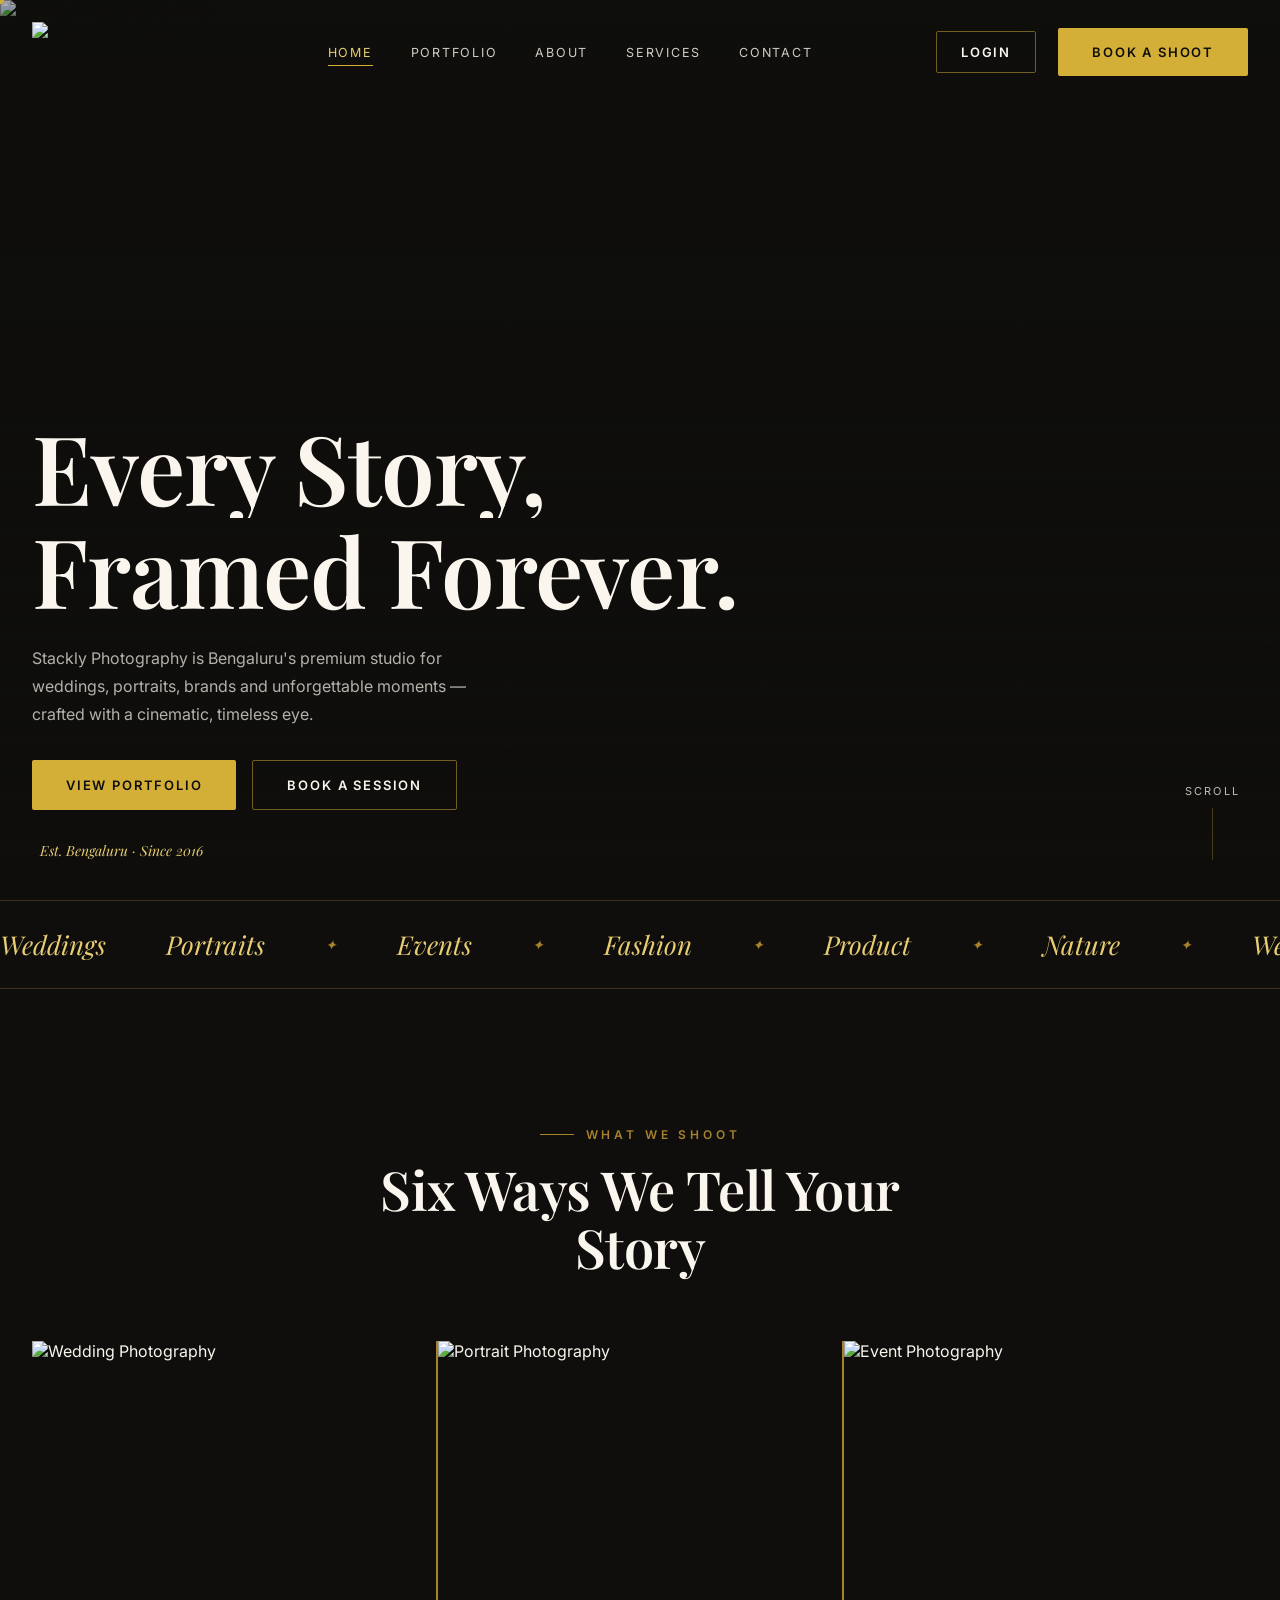
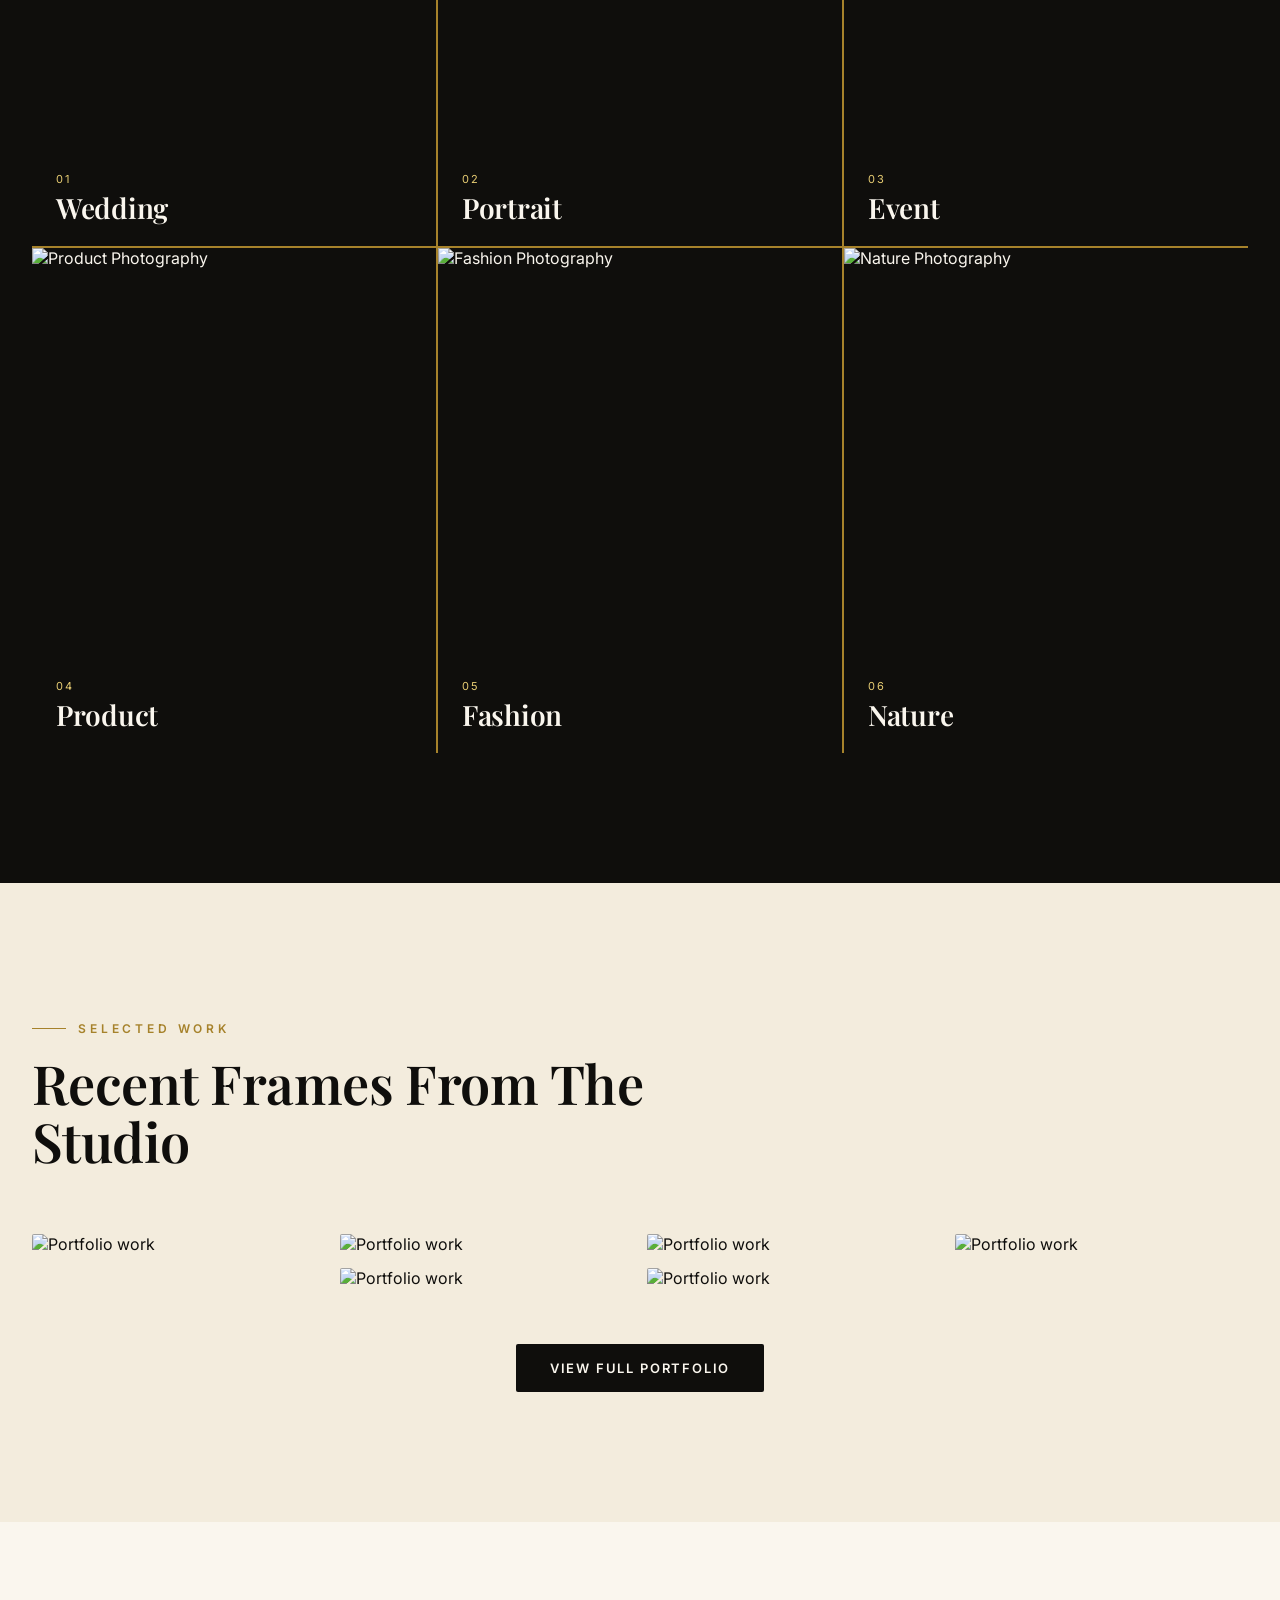
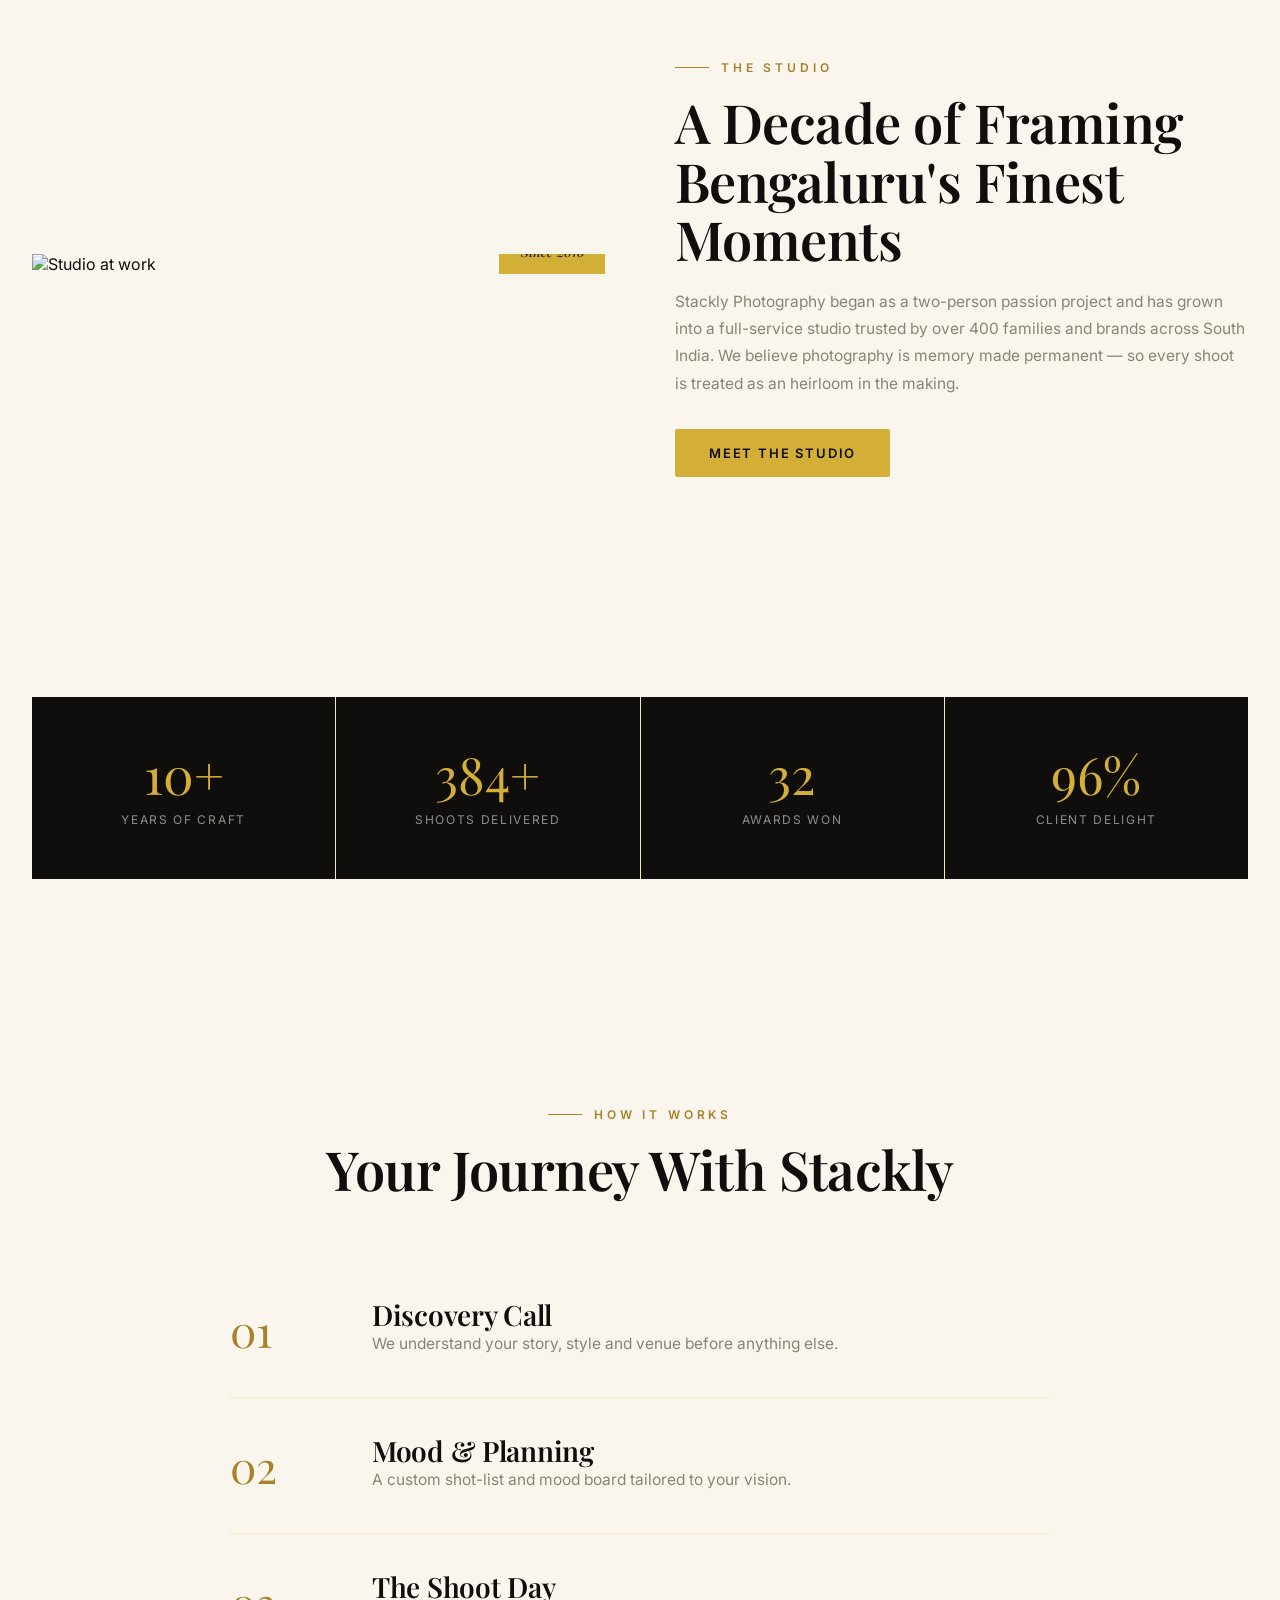
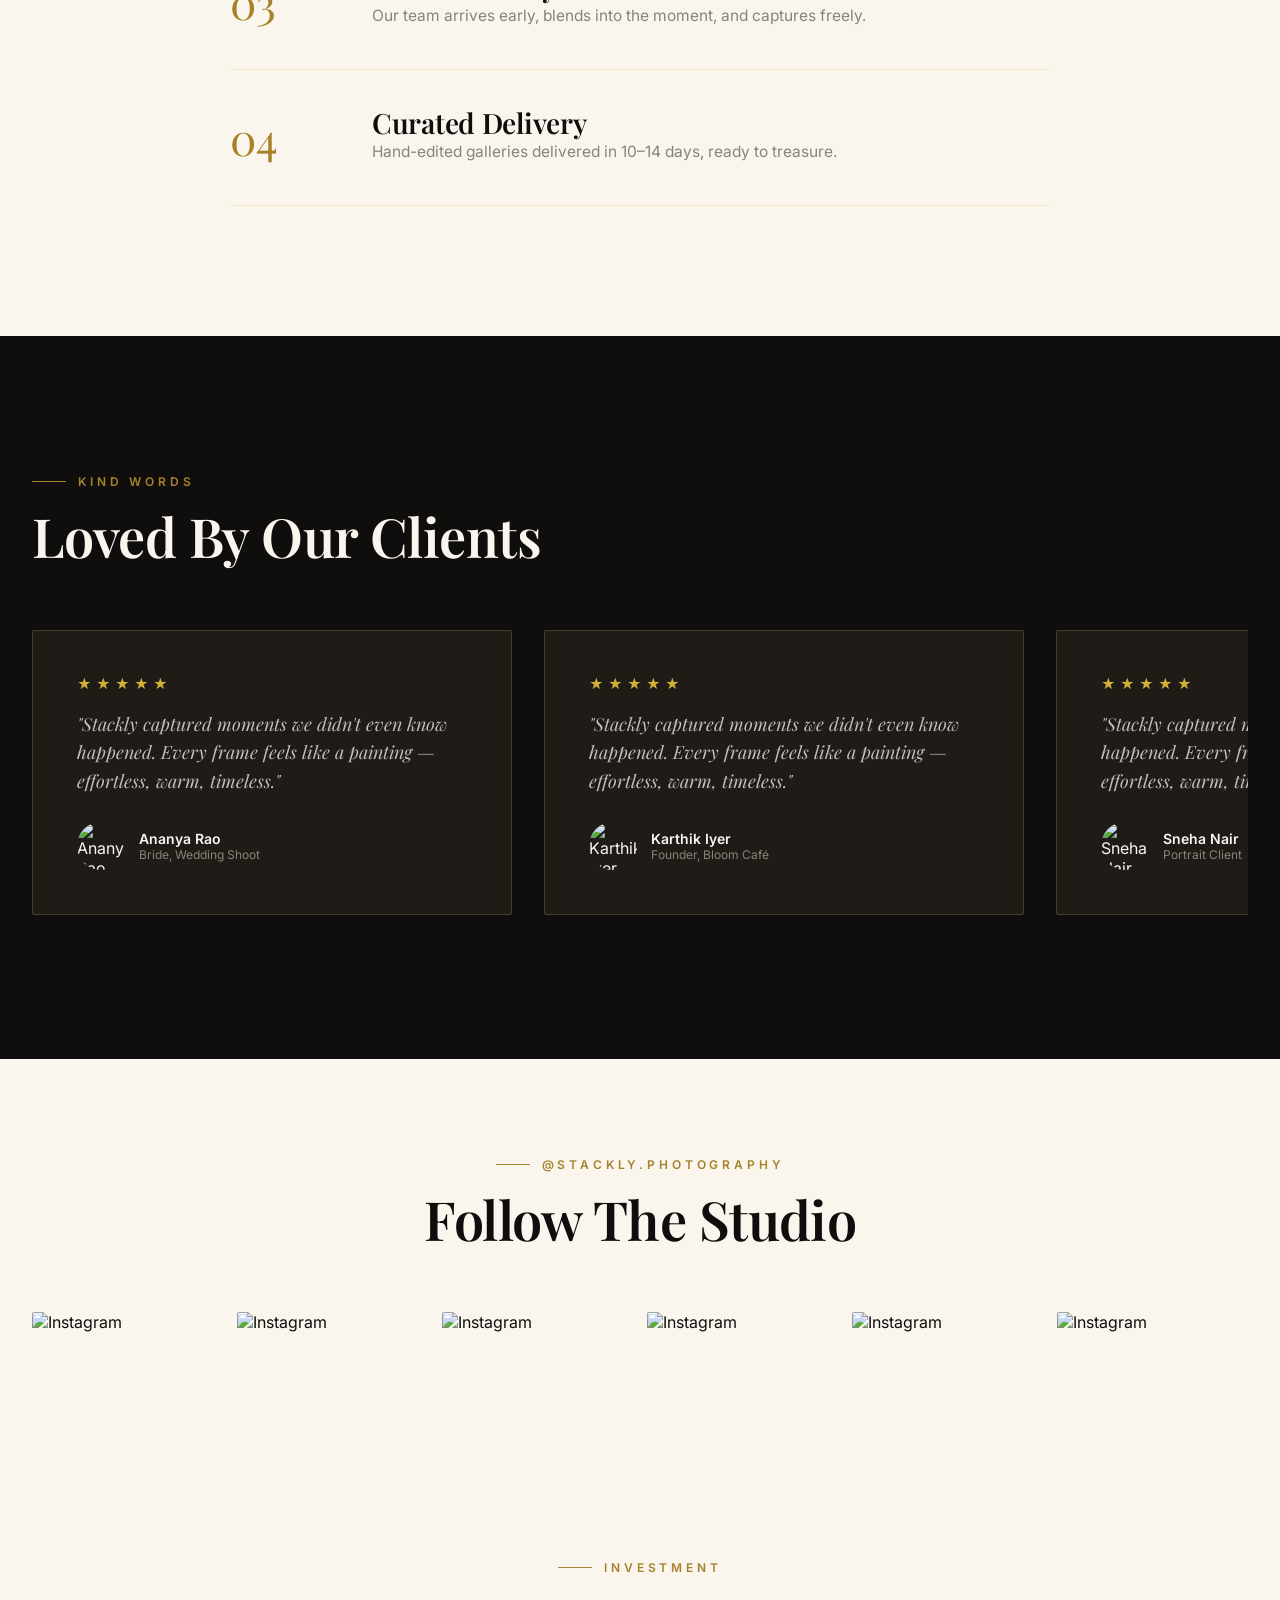
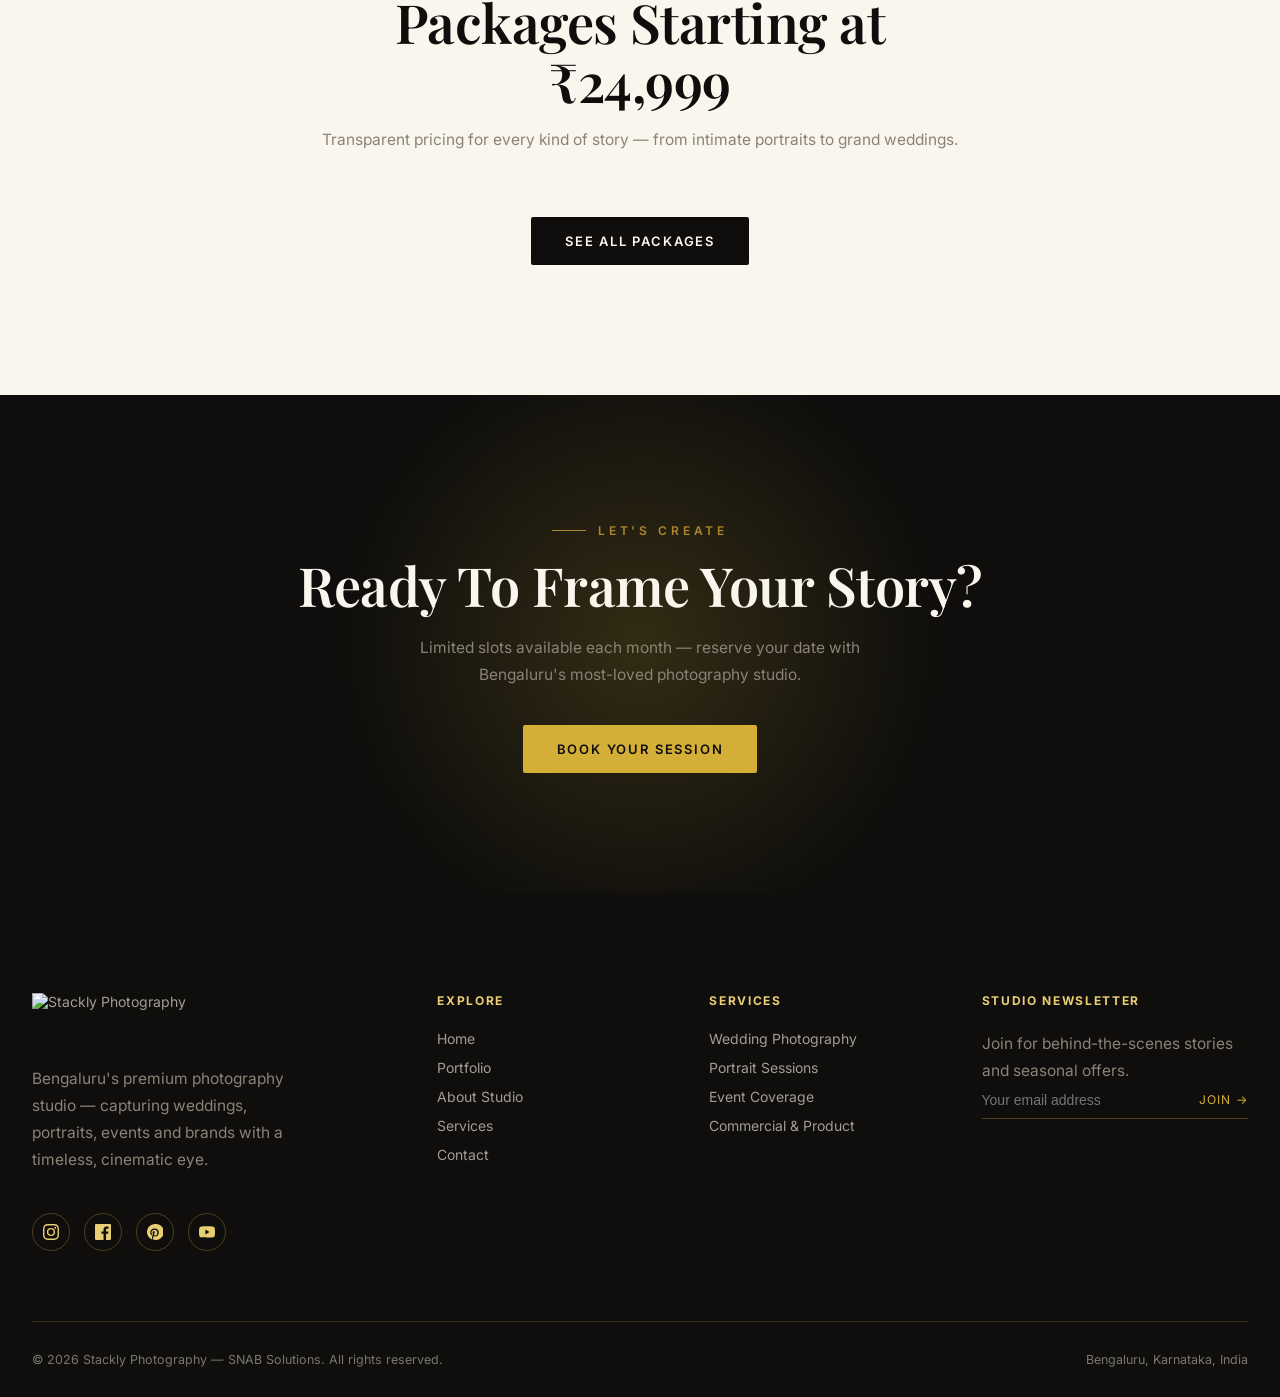
==== commit 7c7d7e58: "update" ====
--- a/index.html
+++ b/index.html
@@ -253,7 +253,7 @@
   <div class="container">
     <div class="footer-grid">
       <div>
-        <img src="https://wsrv.nl/?url=https://snabsolutions.in/wp-content/uploads/2026/02/stackly-snab-solutions.png&w=280&output=webp&q=85&fit=cover&tint=D4AF37" alt="Stackly Photography" class="footer-logo" style="height:50px;margin-bottom:22px;">
+      <a href="index.html"><img src="https://wsrv.nl/?url=https://snabsolutions.in/wp-content/uploads/2026/02/stackly-snab-solutions.png&w=280&output=webp&q=85&fit=cover&tint=D4AF37" alt="Stackly Photography" class="footer-logo" style="height:50px;margin-bottom:22px;"></a>  
         <p style="max-width:280px;">Bengaluru's premium photography studio — capturing weddings, portraits, events and brands with a timeless, cinematic eye.</p>
         <div class="social-row mt-40">
           <a href="#" aria-label="Instagram"><svg viewBox="0 0 24 24"><path d="M12 2.163c3.204 0 3.584.012 4.85.07 3.252.148 4.771 1.691 4.919 4.919.058 1.265.069 1.645.069 4.849 0 3.205-.012 3.584-.069 4.849-.149 3.225-1.664 4.771-4.919 4.919-1.266.058-1.644.07-4.85.07-3.204 0-3.584-.012-4.849-.07-3.26-.149-4.771-1.699-4.919-4.92-.058-1.265-.07-1.644-.07-4.849 0-3.204.013-3.583.07-4.849.149-3.227 1.664-4.771 4.919-4.919 1.266-.057 1.645-.069 4.849-.069zM12 0C8.741 0 8.333.014 7.053.072c-4.358.2-6.78 2.618-6.98 6.98C.014 8.333 0 8.741 0 12c0 3.259.014 3.668.072 4.948.2 4.358 2.618 6.78 6.98 6.98C8.333 23.986 8.741 24 12 24c3.259 0 3.668-.014 4.948-.072 4.354-.2 6.782-2.618 6.98-6.98.059-1.28.073-1.689.073-4.948 0-3.259-.014-3.667-.072-4.947-.198-4.354-2.617-6.78-6.979-6.98C15.667.014 15.259 0 12 0zm0 5.838a6.162 6.162 0 100 12.324 6.162 6.162 0 000-12.324zM12 16a4 4 0 110-8 4 4 0 010 8zm6.406-11.845a1.44 1.44 0 100 2.881 1.44 1.44 0 000-2.881z"/></svg></a><a href="#" aria-label="Facebook"><svg viewBox="0 0 24 24"><path d="M22.675 0h-21.35C.593 0 0 .593 0 1.325v21.351C0 23.407.593 24 1.325 24h11.495v-9.294H9.692v-3.622h3.128V8.413c0-3.1 1.893-4.788 4.659-4.788 1.325 0 2.463.099 2.795.143v3.24l-1.918.001c-1.504 0-1.795.715-1.795 1.763v2.313h3.587l-.467 3.622h-3.12V24h6.114c.73 0 1.324-.593 1.324-1.324V1.325C24 .593 23.407 0 22.675 0z"/></svg></a><a href="#" aria-label="Pinterest"><svg viewBox="0 0 24 24"><path d="M12 0a12 12 0 00-4.373 23.178c-.035-.943-.062-2.392.013-3.42.067-.925 1.196-5.09 1.196-5.09s-.305-.61-.305-1.51c0-1.415.82-2.472 1.84-2.472.868 0 1.287.652 1.287 1.434 0 .873-.556 2.18-.842 3.39-.24 1.014.508 1.842 1.508 1.842 1.81 0 3.203-1.909 3.203-4.663 0-2.439-1.752-4.144-4.253-4.144-2.897 0-4.598 2.173-4.598 4.42 0 .875.337 1.814.757 2.325a.305.305 0 01.07.292c-.077.32-.247.999-.28 1.139-.044.183-.145.222-.334.134-1.25-.582-2.031-2.412-2.031-3.882 0-3.162 2.298-6.067 6.626-6.067 3.48 0 6.183 2.479 6.183 5.793 0 3.455-2.178 6.234-5.199 6.234-1.016 0-1.971-.528-2.297-1.151l-.625 2.383c-.226.872-.837 1.964-1.246 2.63A12 12 0 1012 0z"/></svg></a><a href="#" aria-label="YouTube"><svg viewBox="0 0 24 24"><path d="M23.498 6.186a3.016 3.016 0 00-2.122-2.136C19.505 3.545 12 3.545 12 3.545s-7.505 0-9.377.505A3.017 3.017 0 00.502 6.186C0 8.07 0 12 0 12s0 3.93.502 5.814a3.016 3.016 0 002.122 2.136c1.871.505 9.376.505 9.376.505s7.505 0 9.377-.505a3.015 3.015 0 002.122-2.136C24 15.93 24 12 24 12s0-3.93-.502-5.814zM9.545 15.568V8.432L15.818 12l-6.273 3.568z"/></svg></a>
